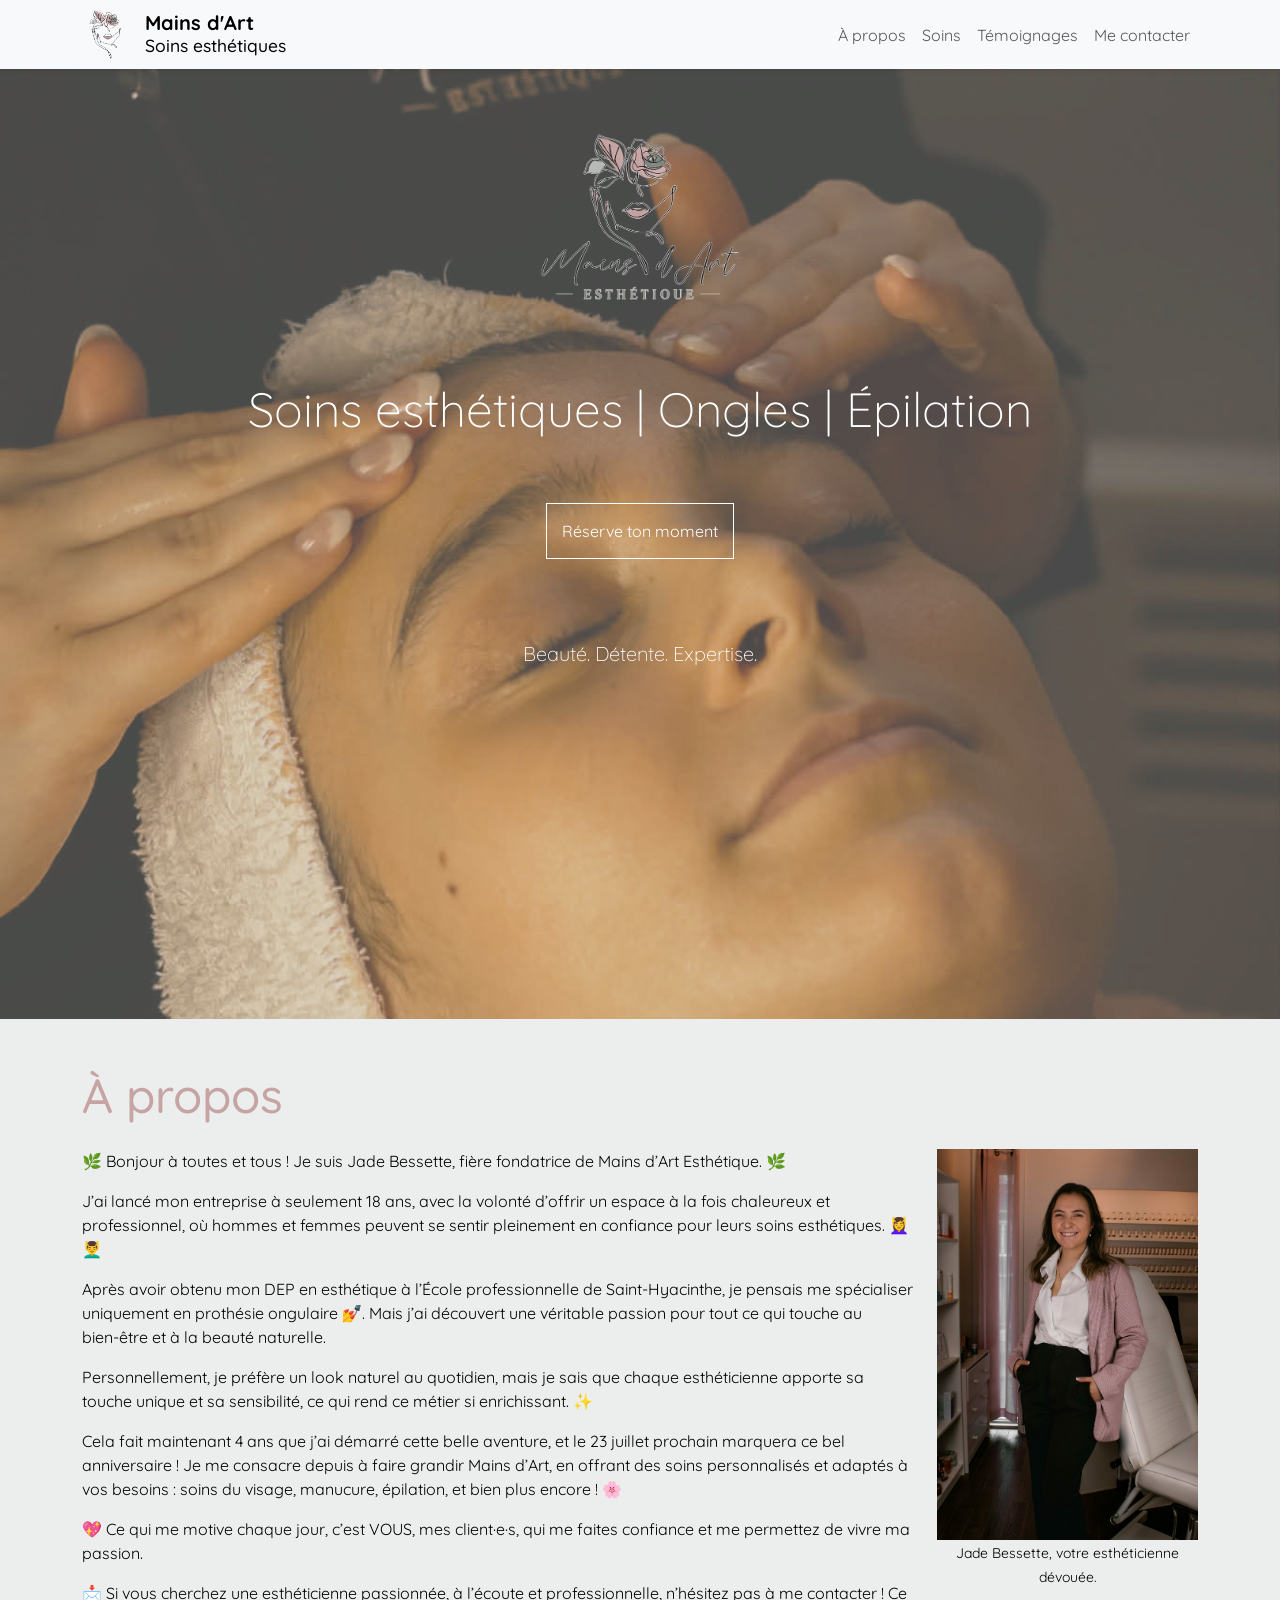
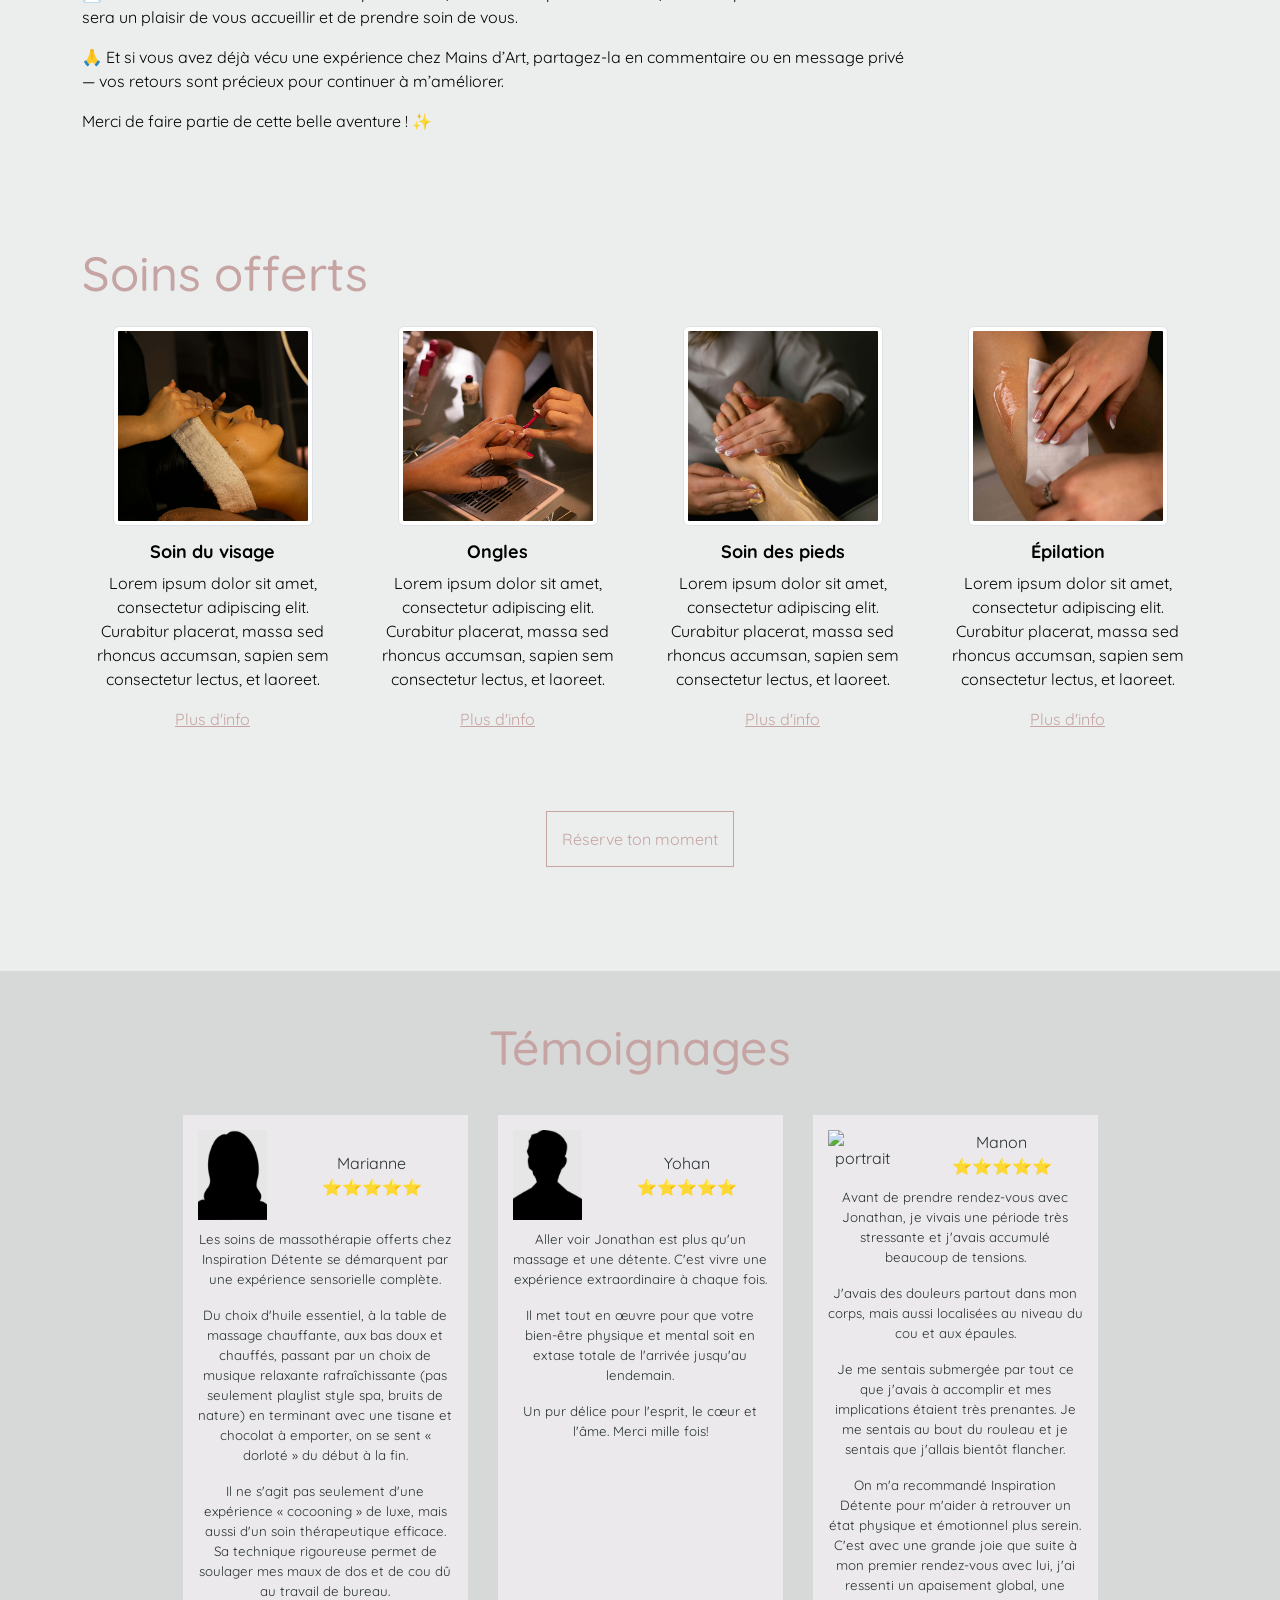
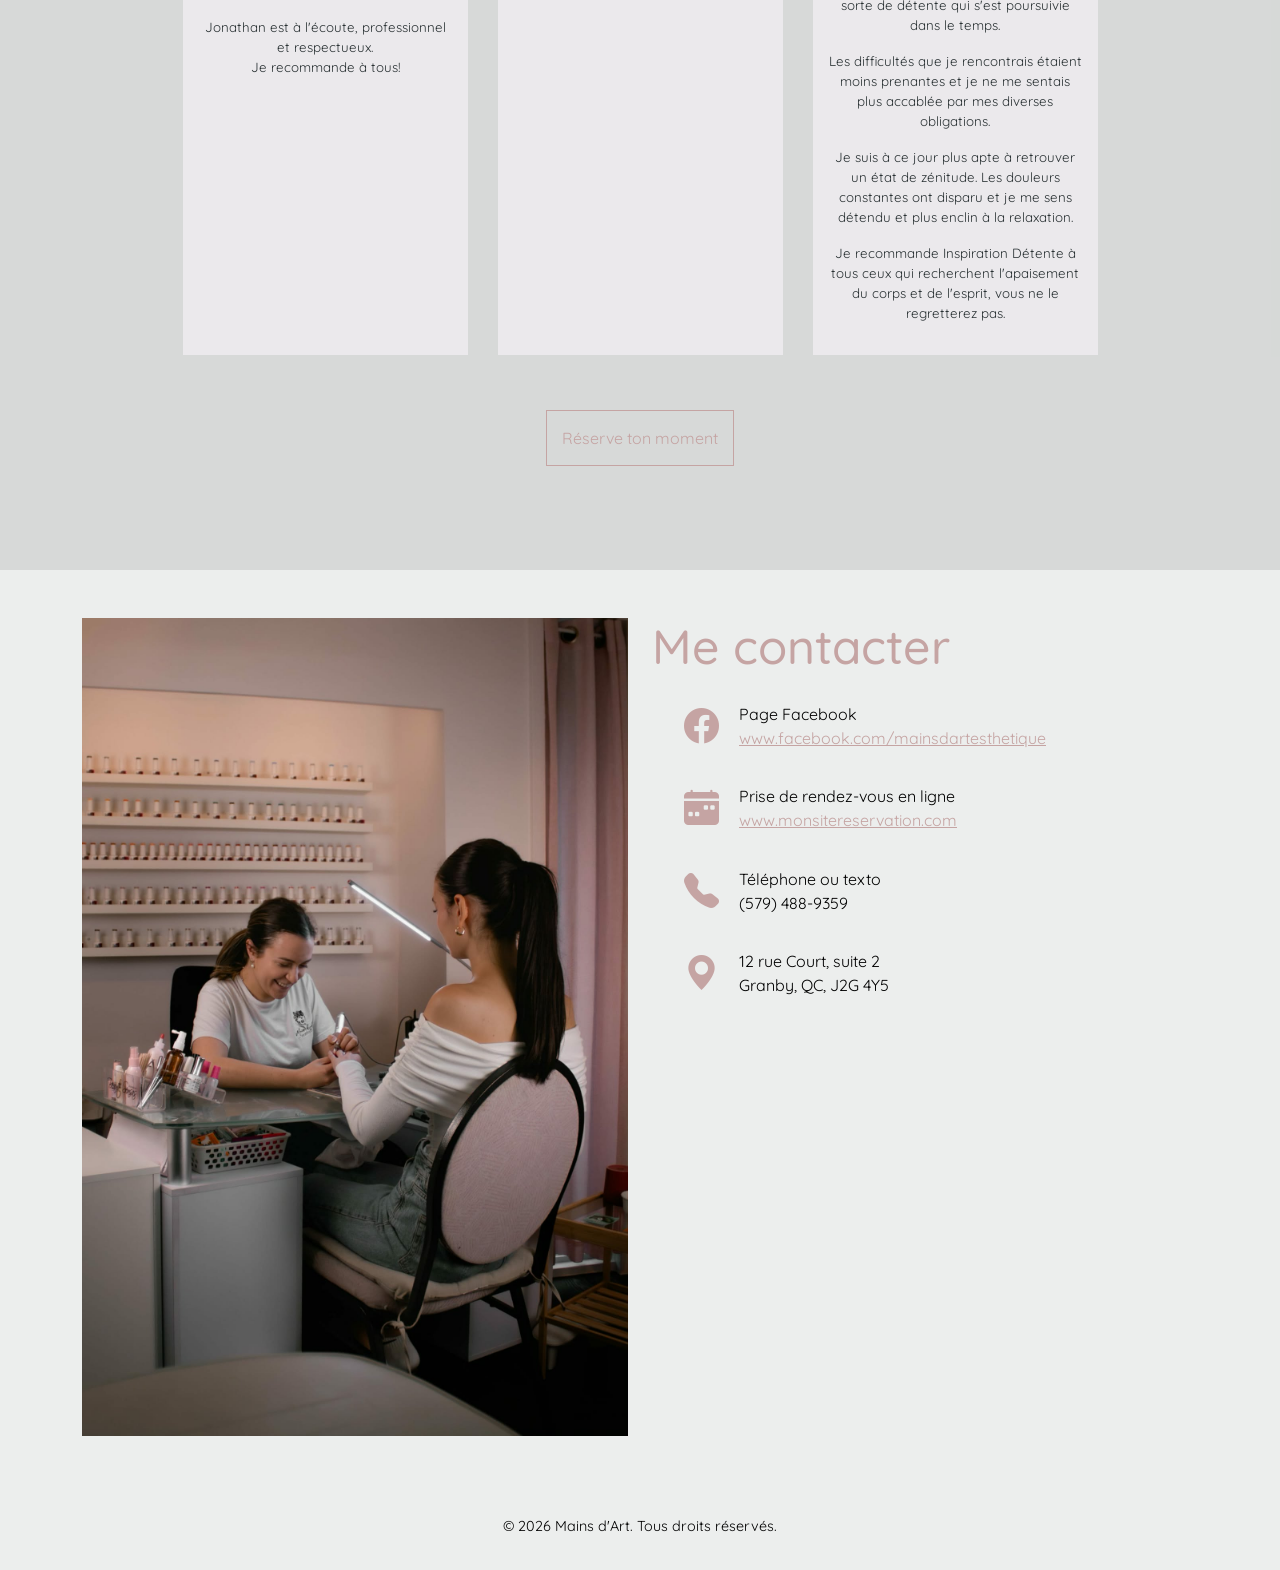
==== index.html @ 748ca975 "Masqué section vidéo" ====
<!DOCTYPE html>
<html lang="fr">
<head>
  <meta charset="UTF-8" />
  <meta name="viewport" content="width=device-width, initial-scale=1" />
  <title>Mains d'Art | Soins esthétiques</title>
  <link href="https://cdn.jsdelivr.net/npm/bootstrap@5.3.0/dist/css/bootstrap.min.css" rel="stylesheet" />
  <link rel="stylesheet" href="https://cdn.jsdelivr.net/npm/bootstrap-icons@1.13.1/font/bootstrap-icons.min.css">
  <link rel="stylesheet" href="_css/site.css?v=202511141244">
  <link rel="icon" type="image/png" href="favicon.png">
  
  <script type="text/javascript" src="_scripts/site.js"></script>

  <style>
    .hero
    {
      background-image: url("_images/hero_background.jpg");
    }
    .my-pic-col, .my-pic-sub-text
    {
      text-align: center;
    }

    #soins img {
      height: 200px;
      width: 200px;
    }

    #soins h3 {
      margin-top: 15px;
    }
    #temoignages {
        background-image: url("_images/massage.jpg");
        background-size: cover;
        background-repeat: no-repeat; /* pour éviter la répétition */
        background-position: center center; /* centrer l'image */
        padding: 4rem 1rem;
        text-align: center;

        position: relative;
        overflow: hidden;
    }
    .temoignage-portrait
    {
      width: 100%;
      min-width: 50px;
      height: 90px;
    }
    .temoignage-container
    {
      background-color: #ebe9ec;
      margin: 15px;
      padding: 15px;
      color: #293133;
      max-width: 330px;
    }
    .temoignage-text
    {
      margin-top: 10px;
      font-size: smaller;
    }

    ul.contact-info
    {
      list-style-type: none;
    }
    ul.contact-info li i {
      font-size: 35px;
      color: #C5A4A3;
      margin-right: 20px;
    }
    ul.contact-info li {
      margin-bottom: 30px;
      display: flex;
      align-items: center; /* Vertically centers content */
    }

  </style>
</head>
<body>
  <nav class="navbar navbar-expand-lg navbar-light bg-light sticky-top shadow-sm">
    <div class="container">
      <div class="logo-container"><a class="navbar-brand p-0 m-0" href="#"><img src="_images/logo_petit.png" class="logo-petit" alt="Logo" /></a>
        <h1 class="titre-principal"><a class="navbar-brand" href="#"><strong>Mains d'Art</strong><br /><small>Soins esthétiques</small></a></h1>
      </div>
      <button
        class="navbar-toggler"
        type="button"
        data-bs-toggle="collapse"
        data-bs-target="#menu"
      >
        <span class="navbar-toggler-icon"></span>
      </button>
      <div class="collapse navbar-collapse" id="menu">
        <ul class="navbar-nav ms-auto">
          <li class="nav-item"><a class="nav-link" href="#apropos">À propos</a></li>
          <li class="nav-item"><a class="nav-link" href="#soins">Soins</a></li>
          <li class="nav-item"><a class="nav-link" href="#temoignages">Témoignages</a></li>
          <!-- <li class="nav-item"><a class="nav-link" href="#cheque-cadeau">Chèque-cadeau</a></li>
          <li class="nav-item"><a class="nav-link" href="#infolettre">Infolettre</a></li> -->
          <li class="nav-item"><a class="nav-link" href="#contact">Me contacter</a></li>
        </ul>
      </div>
    </div>
  </nav>

  <header class="hero background-overlay">
    <div class="container">
        <img src="_images/logo_principal.png" alt="Mains d'Art Esthétique" width="200" />
      <p>&nbsp;</p>
      <p>&nbsp;</p>
      <h2 class="display-5">Soins esthétiques | Ongles | Épilation</h2>
      <p>&nbsp;</p>
      <a href="#" class="btn btn-outline-light mt-3">Réserve ton moment</a>
      <p>&nbsp;</p>
      <p>&nbsp;</p>
      <p class="lead">Beauté. Détente. Expertise.</p>
    </div>
  </header>

  <section id="apropos" class="py-5">
    <div class="container">
      <h2 class="mb-4">À propos</h2>
      <div class="row align-items-start">
        <div class="col-md-9">
          <p>🌿 Bonjour &agrave; toutes et tous ! Je suis Jade Bessette, fi&egrave;re fondatrice de Mains d&rsquo;Art Esth&eacute;tique. 🌿</p>
<p>J&rsquo;ai lanc&eacute; mon entreprise &agrave; seulement 18 ans, avec la volont&eacute; d&rsquo;offrir un espace &agrave; la fois chaleureux et professionnel, o&ugrave; hommes et femmes peuvent se sentir pleinement en confiance pour leurs soins esth&eacute;tiques. 💆&zwj;♀️💆&zwj;♂️</p>
<p>Apr&egrave;s avoir obtenu mon DEP en esth&eacute;tique &agrave; l&rsquo;&Eacute;cole professionnelle de Saint-Hyacinthe, je pensais me sp&eacute;cialiser uniquement en proth&eacute;sie ongulaire 💅. Mais j&rsquo;ai d&eacute;couvert une v&eacute;ritable passion pour tout ce qui touche au bien-&ecirc;tre et &agrave; la beaut&eacute; naturelle.</p>
<p>Personnellement, je pr&eacute;f&egrave;re un look naturel au quotidien, mais je sais que chaque esth&eacute;ticienne apporte sa touche unique et sa sensibilit&eacute;, ce qui rend ce m&eacute;tier si enrichissant. ✨</p>
<p>Cela fait maintenant 4 ans que j&rsquo;ai d&eacute;marr&eacute; cette belle aventure, et le 23 juillet prochain marquera ce bel anniversaire ! Je me consacre depuis &agrave; faire grandir Mains d&rsquo;Art, en offrant des soins personnalis&eacute;s et adapt&eacute;s &agrave; vos besoins : soins du visage, manucure, &eacute;pilation, et bien plus encore ! 🌸</p>
<p>💖 Ce qui me motive chaque jour, c&rsquo;est VOUS, mes client&middot;e&middot;s, qui me faites confiance et me permettez de vivre ma passion.</p>
<p>📩 Si vous cherchez une esth&eacute;ticienne passionn&eacute;e, &agrave; l&rsquo;&eacute;coute et professionnelle, n&rsquo;h&eacute;sitez pas &agrave; me contacter ! Ce sera un plaisir de vous accueillir et de prendre soin de vous.</p>
<p>🙏 Et si vous avez d&eacute;j&agrave; v&eacute;cu une exp&eacute;rience chez Mains d&rsquo;Art, partagez-la en commentaire ou en message priv&eacute; &mdash; vos retours sont pr&eacute;cieux pour continuer &agrave; m&rsquo;am&eacute;liorer.</p>
<p>Merci de faire partie de cette belle aventure ! ✨</p>
        </div>
        <div class="col-md-3 my-pic-col">
          <img src="_images/Jade-Bessette-estheticienne.jpg" class="my-pic img-fluid" alt="Jade Bessette esthéticienne"></img>
          <div class="my-pic-sub-text">
            <p><small>Jade Bessette, votre esthéticienne dévouée.</small></p>
          </div>
        </div>
      </div>
<!--       <div class="text-center">
        <br /><br />
        <video width="90%" poster="_images/massage-detente-signature.png" controls>
          <source src="_images/massage-detente.mp4" type="video/mp4">
            Your browser does not support the video tag.
        </video>
      </div>     -->
    </div>
  </section>

  <section id="soins" class="py-5">
    <div class="container">
      <h2 class="mb-4">Soins offerts</h2>
      <div class="row">
        <div class="col-md-3 pb-4 text-center">
          <a href="massage-detente"><img src="_images/soin-visage.jpg" alt="Soin du visage"
            class="img-thumbnail object-fit-cover" /></a>
          <h3>Soin du visage</h3>
          <p>Lorem ipsum dolor sit amet, consectetur adipiscing elit. Curabitur placerat, massa sed rhoncus accumsan, sapien sem consectetur lectus, et laoreet.</p>
          <p><a href="massage-detente">Plus d'info</a></p>
        </div>
        <div class="col-md-3 pb-4 text-center">
          <a href="massage-therapeutique-kinesitherapie"><img src="_images/ongles.jpg" alt="Ongles"
            class="img-thumbnail object-fit-cover" /></a>
          <h3>Ongles</h3>
          <p>Lorem ipsum dolor sit amet, consectetur adipiscing elit. Curabitur placerat, massa sed rhoncus accumsan, sapien sem consectetur lectus, et laoreet.</p>
          <a href="massage-therapeutique-kinesitherapie">Plus d'info</a>
        </div>
        <div class="col-md-3 pb-4 text-center">
          <a href="reflexologie-plantaire"><img src="_images/soin-pieds.jpg" alt="Soin des pieds"
            class="img-thumbnail object-fit-cover" /></a>
          <h3>Soin des pieds</h3>
          <p>Lorem ipsum dolor sit amet, consectetur adipiscing elit. Curabitur placerat, massa sed rhoncus accumsan, sapien sem consectetur lectus, et laoreet.</p>
          <a href="reflexologie-plantaire">Plus d'info</a>
        </div>
        <div class="col-md-3 pb-4 text-center">
          <a href="massage-aux-pierres-chaudes"><img src="_images/epilation.jpg" alt="Épilation"
            class="img-thumbnail object-fit-cover" /></a>
          <h3>Épilation</h3>
          <p>Lorem ipsum dolor sit amet, consectetur adipiscing elit. Curabitur placerat, massa sed rhoncus accumsan, sapien sem consectetur lectus, et laoreet.</p>
          <a href="massage-aux-pierres-chaudes">Plus d'info</a>
        </div>
      </div>
      <p>&nbsp;</p>
      <p class="text-center"><a href="#" class="btn btn-outline-primary">Réserve ton moment</a></p>
      <p>&nbsp;</p>
    </div>
  </section>

  <section id="temoignages" class="py-5 background-overlay">
    <div class="container">
      <h2 class="mb-4">Témoignages</h2>
      <div class="row justify-content-center">
        <div class="temoignage-container col-md-3">
          <div class="row">
            <div class="col-4"><img src="_images/temoignage femme.png" alt="portrait" class="temoignage-portrait object-fit-cover" /></div>
            <div class="col-8 align-self-center">Marianne<br />⭐⭐⭐⭐⭐</div>
          </div>
          <div class="temoignage-text">
            <p>Les soins de massothérapie offerts chez Inspiration Détente se démarquent par une expérience sensorielle complète. </p>
            <p>Du choix d'huile essentiel, à la table de massage chauffante, aux bas doux et chauffés, passant par un choix de musique relaxante rafraîchissante (pas seulement playlist style spa, bruits de nature) en terminant avec une tisane et chocolat à emporter, on se sent « dorloté » du début à la fin. </p>
            <p>Il ne s'agit pas seulement d'une expérience « cocooning » de luxe, mais aussi d'un soin thérapeutique efficace. Sa technique rigoureuse permet de soulager mes maux de dos et de cou dû au travail de bureau.</p>
            <p>Jonathan est à l'écoute, professionnel et respectueux.<br />Je recommande à tous!</p>
          </div>
        </div>
        <div class="temoignage-container col-md-3">
          <div class="row">
            <div class="col-4"><img src="_images/temoignage homme.jpg" alt="portrait" class="temoignage-portrait object-fit-cover" /></div>
            <div class="col-8 align-self-center">Yohan<br />⭐⭐⭐⭐⭐</div>
          </div>
          <div class="temoignage-text"> 
            <p>Aller voir Jonathan est plus qu'un massage et une détente. C'est vivre une expérience extraordinaire à chaque fois. </p>
            <p>Il met tout en œuvre pour que votre bien-être physique et mental soit en extase totale de l'arrivée jusqu'au lendemain. </p>
            <p>Un pur délice pour l'esprit, le cœur et l'âme. Merci mille fois!</p>
          </div>
        </div>
        <div class="temoignage-container col-md-3">
          <div class="row">
            <div class="col-4"><img src="_images/temoignage manon.jpg" alt="portrait" class="temoignage-portrait object-fit-cover" /></div>
            <div class="col-8 align-self-center">Manon<br />⭐⭐⭐⭐⭐</div>
          </div>
          <div class="temoignage-text">
            <p>Avant de prendre rendez-vous avec Jonathan, je vivais une période très stressante et j'avais accumulé beaucoup de tensions.</p>
            <p>J'avais des douleurs partout dans mon corps, mais aussi localisées au niveau du cou et aux épaules. </p>
            <p>Je me sentais submergée par tout ce que j'avais à accomplir et mes implications étaient très prenantes. Je me sentais au bout du rouleau et je sentais que j'allais bientôt flancher.</p>
            <p>On m'a recommandé Inspiration Détente pour m'aider à retrouver un état physique et émotionnel plus serein. C'est avec une grande joie que suite à mon premier rendez-vous avec lui, j'ai ressenti un apaisement global, une sorte de détente qui s'est poursuivie dans le temps.</p>
            <p>Les difficultés que je rencontrais étaient moins prenantes et je ne me sentais plus accablée par mes diverses obligations. </p>
            <p>Je suis à ce jour plus apte à retrouver un état de zénitude. Les douleurs constantes ont disparu et je me sens détendu et plus enclin à la relaxation.</p>
            <p>Je recommande Inspiration Détente à tous ceux qui recherchent l'apaisement du corps et de l'esprit, vous ne le regretterez pas.</p>
          </div>
        </div>
      </div>
      <p>&nbsp;</p>
      <p class="text-center"><a href="#" class="btn btn-outline-primary">Réserve ton moment</a></p>
      <p>&nbsp;</p>
    </div>
  </section>

  <!-- <section id="cheque-cadeau" class="py-5">
    <div class="container">
      <h2 class="mb-4">Chèque-cadeau</h2>
      <div class="row justify-content-center">
        <div class="col-md-3 lead">
          Offre un moment de détente et de bien-être à une personne qui t'est chère.
          <p>&nbsp;</p>
          <p><a href="https://buy.stripe.com/3cs4iXaPZ53R5TqeUU" class="btn btn-outline-primary" target="_blank">Achat chèque-cadeau</a></p>
        </div>
        <div class="col-md-9"><img src="_images/cheque-cadeau-candelle.jpg" alt="Chèque-cadeau" class="img-fluid" /></div>
      </div>
    </div>
  </section>

    <section id="infolettre" class="py-5">
    <div class="container">
      <h2 class="mb-4">Infolettre</h2>
      <div class="row justify-content-center">
        <div class="col-md-3 lead">
          <img src="_images/bouddha.jpg" alt="Infolettre" class="img-fluid" />
        </div>
        <div class="col-md-9">
          <p>Reçoit dès maintenant des conseils apaisants, des offres spéciales sur mes séances de massage, et découvre comment prendre soin de ton corps et de ton esprit.</p>
          <p>Ton chemin vers la détente totale commence ici.</p>
          <p>Rejoins-moi pour une vie plus équilibrée et relaxante!</p>
          <p><a href="https://mailchi.mp/ff5ea4740813/inspiration-dtente" class="btn btn-outline-primary" target="_blank">M'abonner à l'infolettre</a></p>
        </div>
      </div>
    </div>
  </section> -->

  
  <section id="contact" class="py-5">
    <div class="container">
      <div class="row justify-content-center">
        <div class="col-md-6">
          <img src="_images/salle-esthetique.jpg" alt="Salle d'esthétique" class="img-fluid" />
        </div>
        <div class="col-md-6">
          <h2 class="mb-4">Me contacter</h2>
          <ul class="contact-info">
            <li><i class="bi bi-facebook"></i><div>Page Facebook<br /><a href="https://www.facebook.com/mainsdartesthetique" target="_blank">www.facebook.com/mainsdartesthetique</a></div></li>
            <li><i class="bi bi-calendar-week-fill"></i><div>Prise de rendez-vous en ligne<br /><a href="#" target="_blank">www.monsitereservation.com</a></div></li>
            <li><i class="bi bi-telephone-fill"></i>Téléphone ou texto<br />(579) 488-9359</li>
            <li><i class="bi bi-geo-alt-fill"></i>12 rue Court, suite 2<br />Granby, QC, J2G 4Y5</li>
          </ul>
        </div>
      </div>
    </div>
  </section>

  <footer class="footer">
    <div class="container">&copy; 2026 Mains d'Art. Tous droits réservés.</div>
  </footer>

  <script src="https://cdn.jsdelivr.net/npm/bootstrap@5.3.0/dist/js/bootstrap.bundle.min.js"></script>
</body>
</html>
---- _css/site.css ----
@import url('https://fonts.googleapis.com/css2?family=Quicksand:wght@300;400;500;600;700&display=swap&subset=latin-ext');
   
   @font-face {
        font-family: "Alisha"; /* A name you choose for your font */
        src: url("../_fonts/Alisha.ttf") format("truetype"), /* Path to your TTF file */
             url("../_fonts/Alisha.otf") format("opentype"); /* Path to your OTF file */
        font-weight: normal; /* Optional: Define font weight (e.g., normal, bold, 400, 700) */
        font-style: normal; /* Optional: Define font style (e.g., normal, italic) */
        font-display: swap; /* Optional: Controls font loading behavior for performance */
    }
/*
    Couleurs
    - Rose pâle: #C5A4A3
    - Gris pâle: #B6BBB8  rgba(182,186,182)
    - Gris vert: #818A82
*/
    html {
      scroll-behavior: smooth;
    }
    body {
        background-color: #eceeed;
        color: #000000;
        font-family: 'Quicksand';
    }
    .navbar-brand {
      white-space:unset;
    }
    h1.titre-principal {
      line-height: 15px;
      font-family: 'Quicksand';
      word-wrap: normal;
    }
    .hero h2 {
      color: #ffffff;
    }
    h2 {
      font-family: 'Quicksand';
      color: #C5A4A3;
      font-size: 48px;
    }
    h3 {
      font-size: large;
      font-weight: bold;
    }
    a {
      color: #C5A4A3;
    }
    .hero {
        background-size: cover;
        background-repeat: no-repeat; /* pour éviter la répétition */
        background-position: center center; /* centrer l'image */
        padding: 4rem 1rem;
        text-align: center;
        height: 950px;
        color: #ffffff;
        position: relative;
        overflow: hidden;        
    }
    .background-overlay::before {
      content: "";
      position: absolute;
      top: 0;
      left: 0;
      width: 100%;
      height: 100%;
      background-color: rgba(182,186,182, 0.4); /* overlay noir semi-transparent */
      z-index: 1;
    }
    .container {
      position: relative;
      z-index: 2; /* au-dessus de l'overlay */
    }
    .lead {
      font-family: 'Quicksand';
    }
    .hero .lead {
      max-width: 800px;
      margin: auto;
    }
    .footer {
      padding: 2rem 1rem;
      text-align: center;
      font-size: 0.9rem;
    }
    .btn {
      border-radius: 0;
      padding: 15px;
      font-family: 'Quicksand';
    }
    .hero .btn-outline-light
    {
      color: #ffffff;
      border-color: #ffffff;
    }
    .hero .btn-outline-light:hover
    {
      color: #C5A4A3;
      border-color: #C5A4A3;
      background-color: transparent;
    }
    .btn-outline-light
    {
      color: #C5A4A3;
      border-color: #C5A4A3;
    }
    .btn-outline-light:hover {
      border-color: #C5A4A3;
    }
    .btn-outline-primary
    {
      color: #C5A4A3;
      border-color: #C5A4A3;
    }
    .btn-outline-primary:hover {
      background-color: #C5A4A3;
      color: #818A82;
      border-color: #818A82;
    }
    .btn-link {
      color: #C5A4A3;
    }    
    .btn-link:hover {
      color: #C5A4A3;
    }
    .overlay {
      position: absolute;
      top: 0;
      left: 0;
      width: 100%;
      height: 100%;
      background-color: rgba(0, 0, 0, 0.4); /* noir à 40% d'opacité */
      pointer-events: none; /* pour laisser passer les clics à travers l'overlay si nécessaire */
    }

    .logo-container {
      display:flex;
      align-items: center
    }
    .logo-petit {
      height: 50px;
      padding-right:15px;
    }

    @media (max-width: 768px) {
        .hero {
            height: 650px;           
        }
    }

    @media (max-width: 576px) {
        .hero {
            height: 750px;           
        }


    }
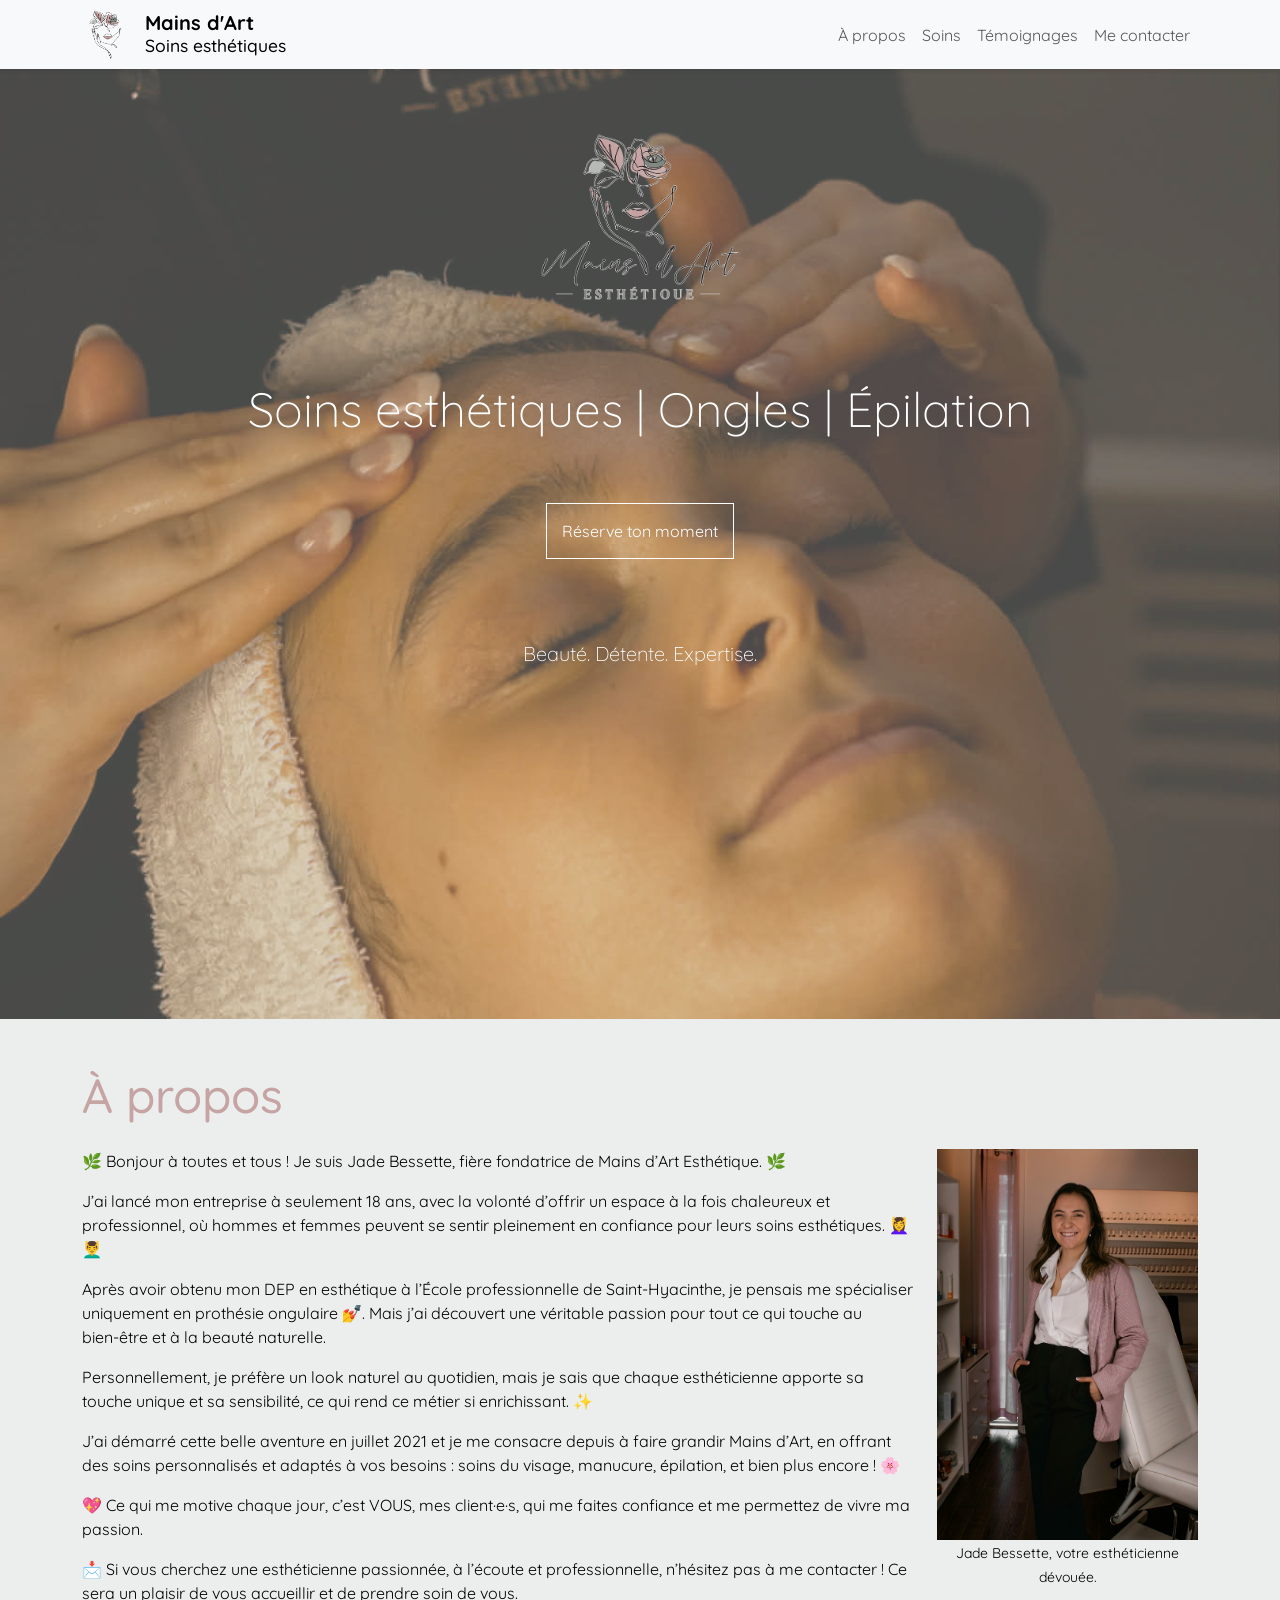
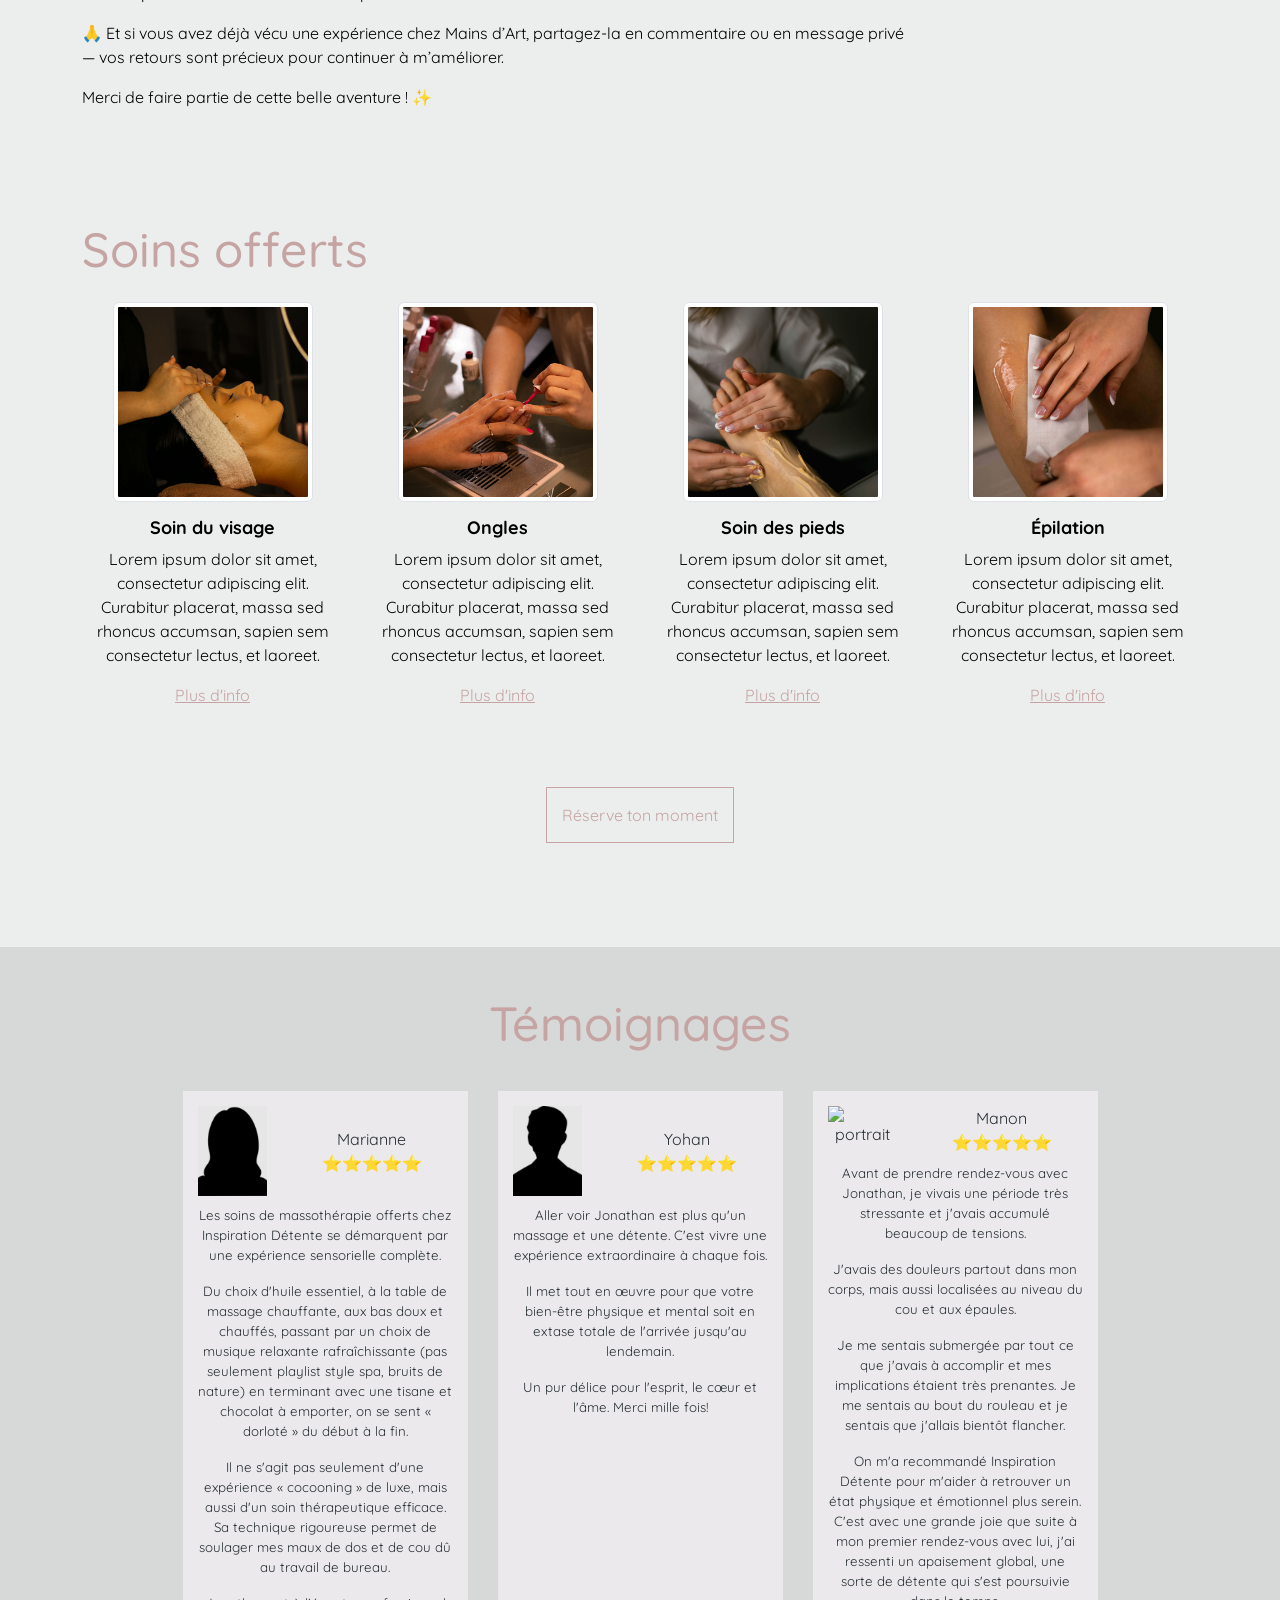
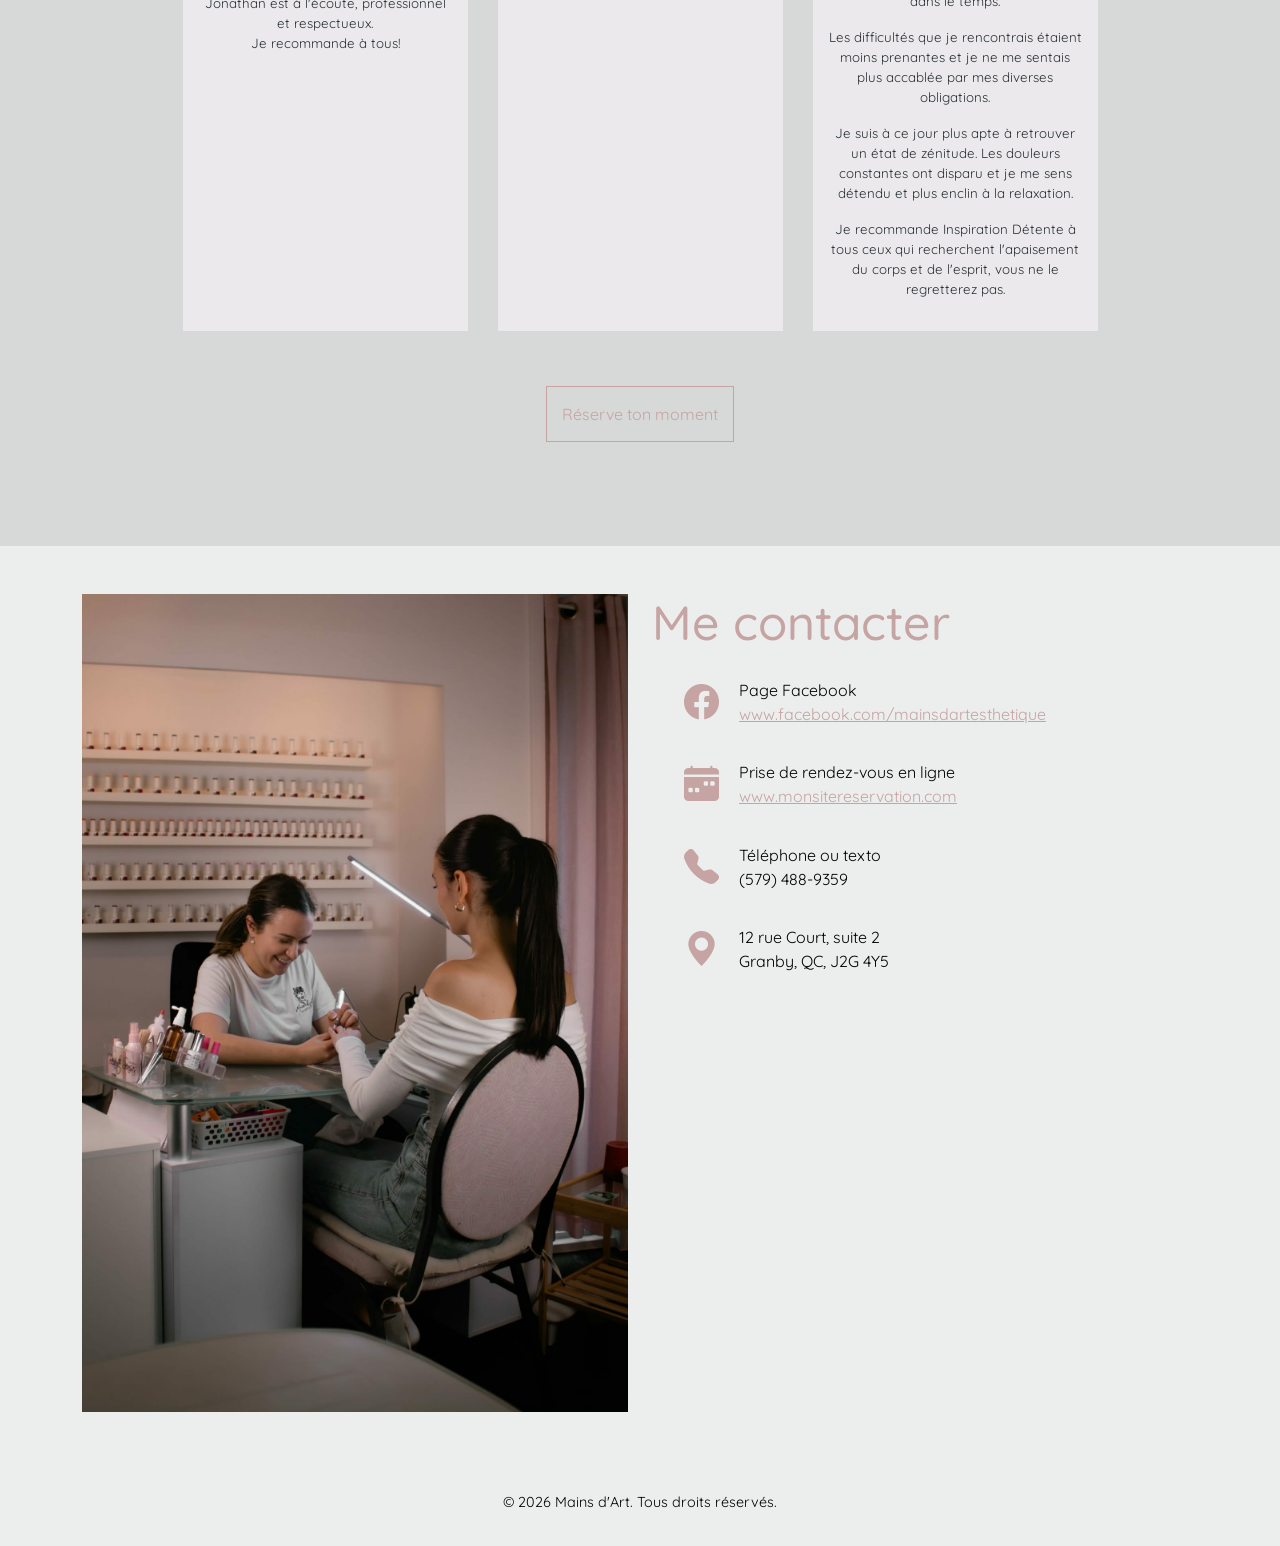
==== commit fc6af27e: "Correction texte à propos" ====
--- a/index.html
+++ b/index.html
@@ -127,7 +127,7 @@
 <p>J&rsquo;ai lanc&eacute; mon entreprise &agrave; seulement 18 ans, avec la volont&eacute; d&rsquo;offrir un espace &agrave; la fois chaleureux et professionnel, o&ugrave; hommes et femmes peuvent se sentir pleinement en confiance pour leurs soins esth&eacute;tiques. 💆&zwj;♀️💆&zwj;♂️</p>
 <p>Apr&egrave;s avoir obtenu mon DEP en esth&eacute;tique &agrave; l&rsquo;&Eacute;cole professionnelle de Saint-Hyacinthe, je pensais me sp&eacute;cialiser uniquement en proth&eacute;sie ongulaire 💅. Mais j&rsquo;ai d&eacute;couvert une v&eacute;ritable passion pour tout ce qui touche au bien-&ecirc;tre et &agrave; la beaut&eacute; naturelle.</p>
 <p>Personnellement, je pr&eacute;f&egrave;re un look naturel au quotidien, mais je sais que chaque esth&eacute;ticienne apporte sa touche unique et sa sensibilit&eacute;, ce qui rend ce m&eacute;tier si enrichissant. ✨</p>
-<p>Cela fait maintenant 4 ans que j&rsquo;ai d&eacute;marr&eacute; cette belle aventure, et le 23 juillet prochain marquera ce bel anniversaire ! Je me consacre depuis &agrave; faire grandir Mains d&rsquo;Art, en offrant des soins personnalis&eacute;s et adapt&eacute;s &agrave; vos besoins : soins du visage, manucure, &eacute;pilation, et bien plus encore ! 🌸</p>
+<p>J&rsquo;ai d&eacute;marr&eacute; cette belle aventure en juillet 2021 et je me consacre depuis &agrave; faire grandir Mains d&rsquo;Art, en offrant des soins personnalis&eacute;s et adapt&eacute;s &agrave; vos besoins : soins du visage, manucure, &eacute;pilation, et bien plus encore ! 🌸</p>
 <p>💖 Ce qui me motive chaque jour, c&rsquo;est VOUS, mes client&middot;e&middot;s, qui me faites confiance et me permettez de vivre ma passion.</p>
 <p>📩 Si vous cherchez une esth&eacute;ticienne passionn&eacute;e, &agrave; l&rsquo;&eacute;coute et professionnelle, n&rsquo;h&eacute;sitez pas &agrave; me contacter ! Ce sera un plaisir de vous accueillir et de prendre soin de vous.</p>
 <p>🙏 Et si vous avez d&eacute;j&agrave; v&eacute;cu une exp&eacute;rience chez Mains d&rsquo;Art, partagez-la en commentaire ou en message priv&eacute; &mdash; vos retours sont pr&eacute;cieux pour continuer &agrave; m&rsquo;am&eacute;liorer.</p>
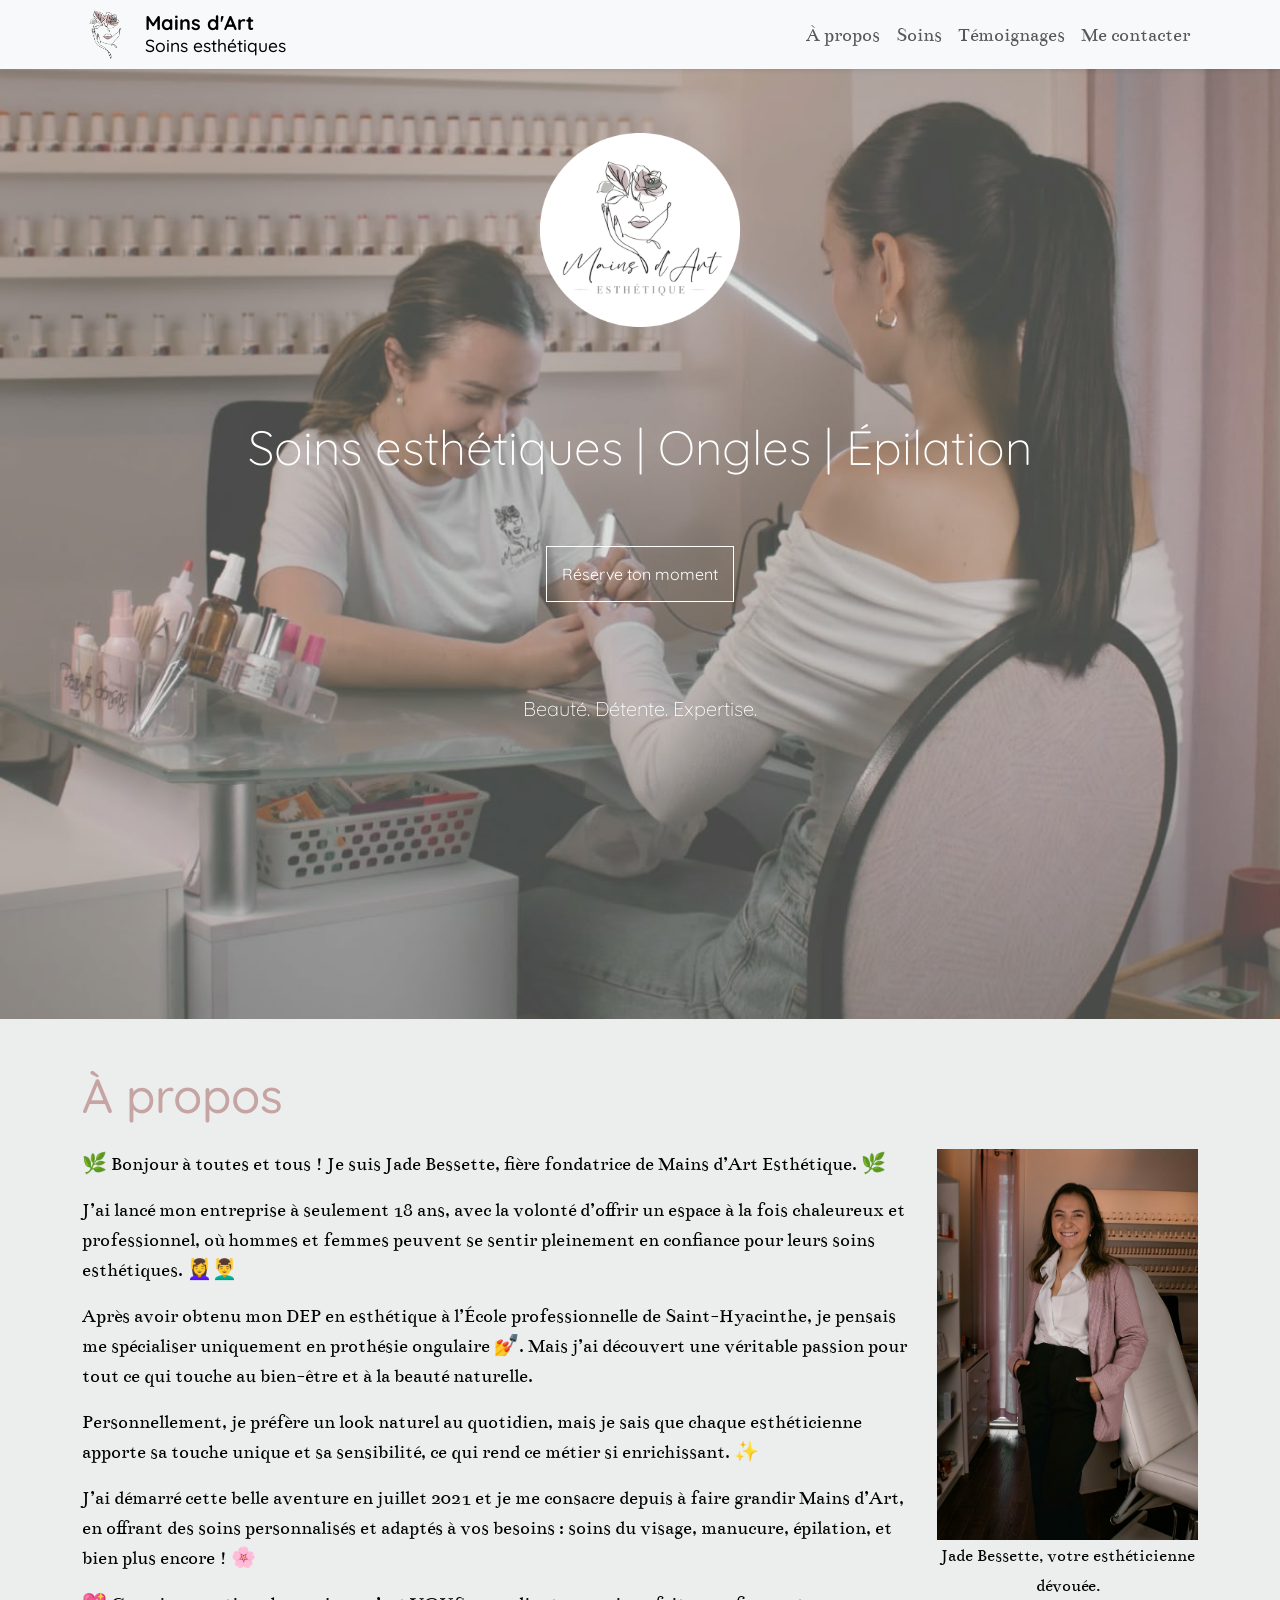
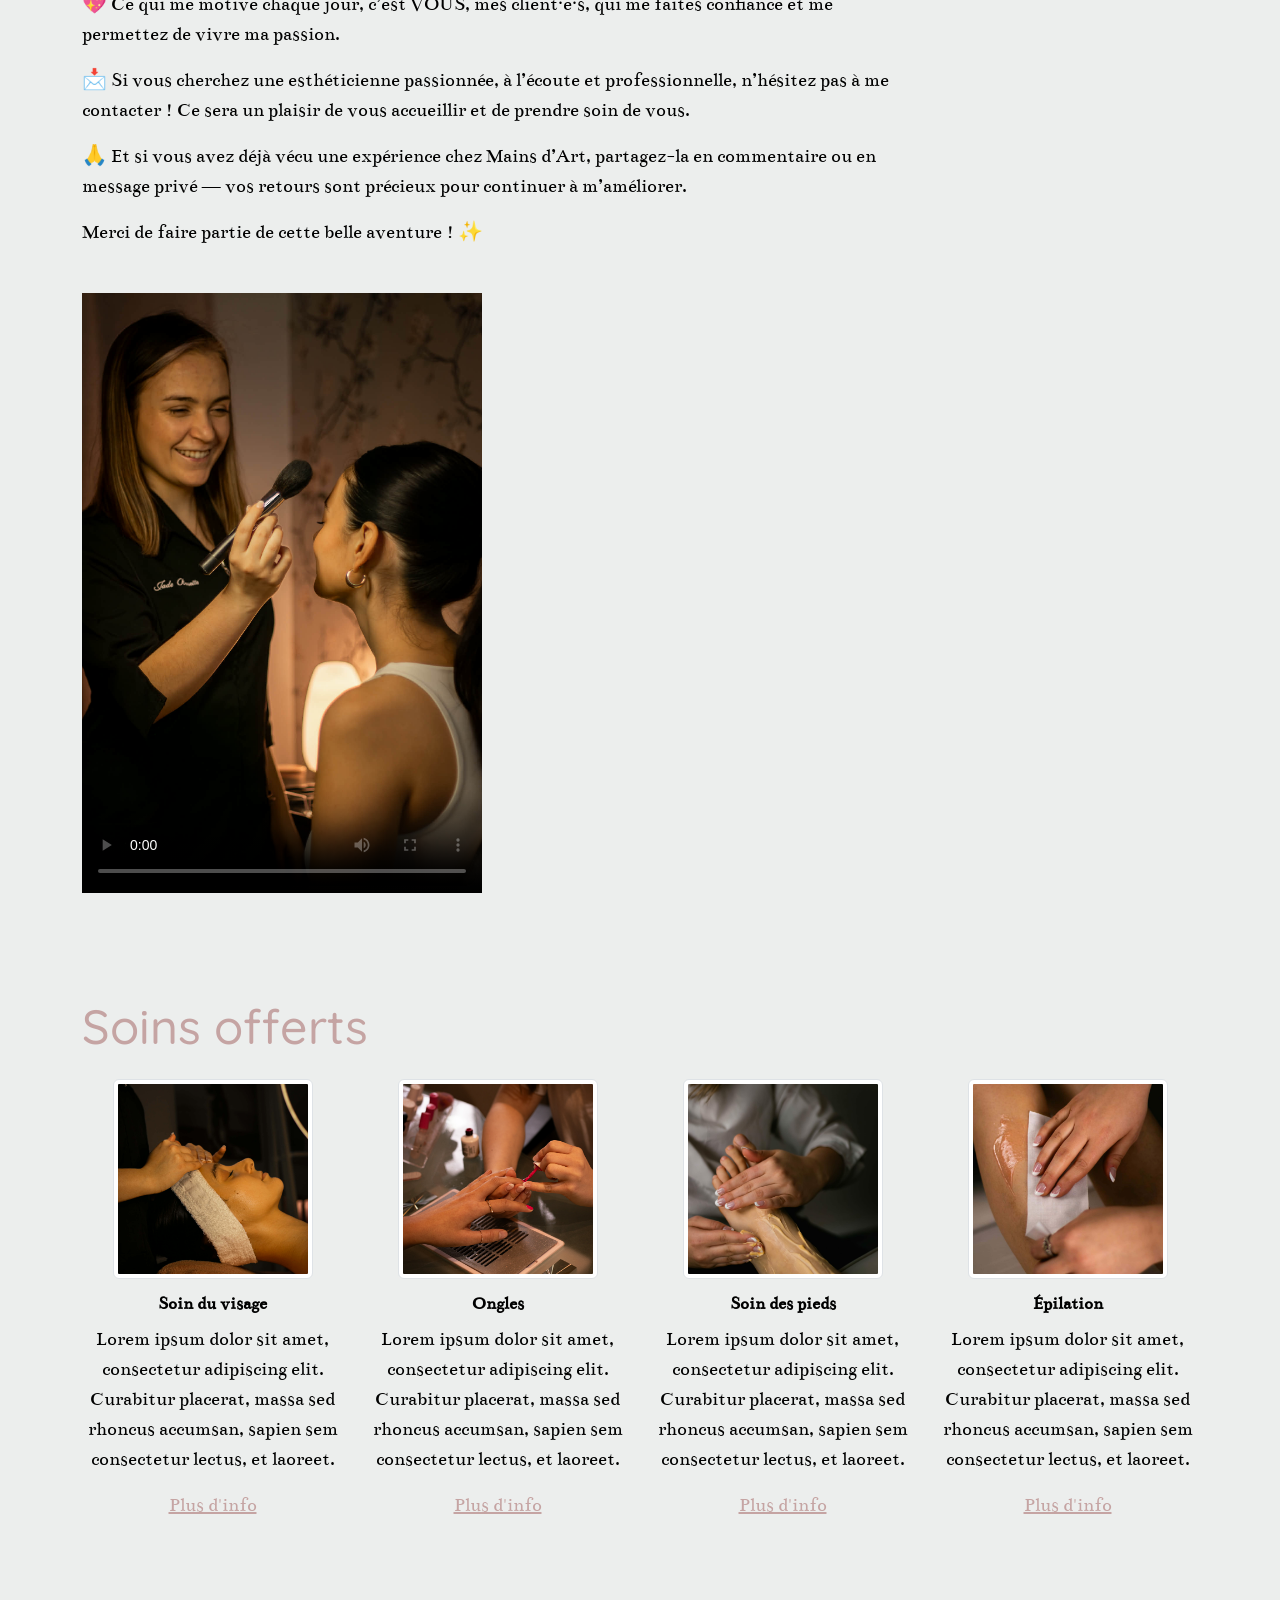
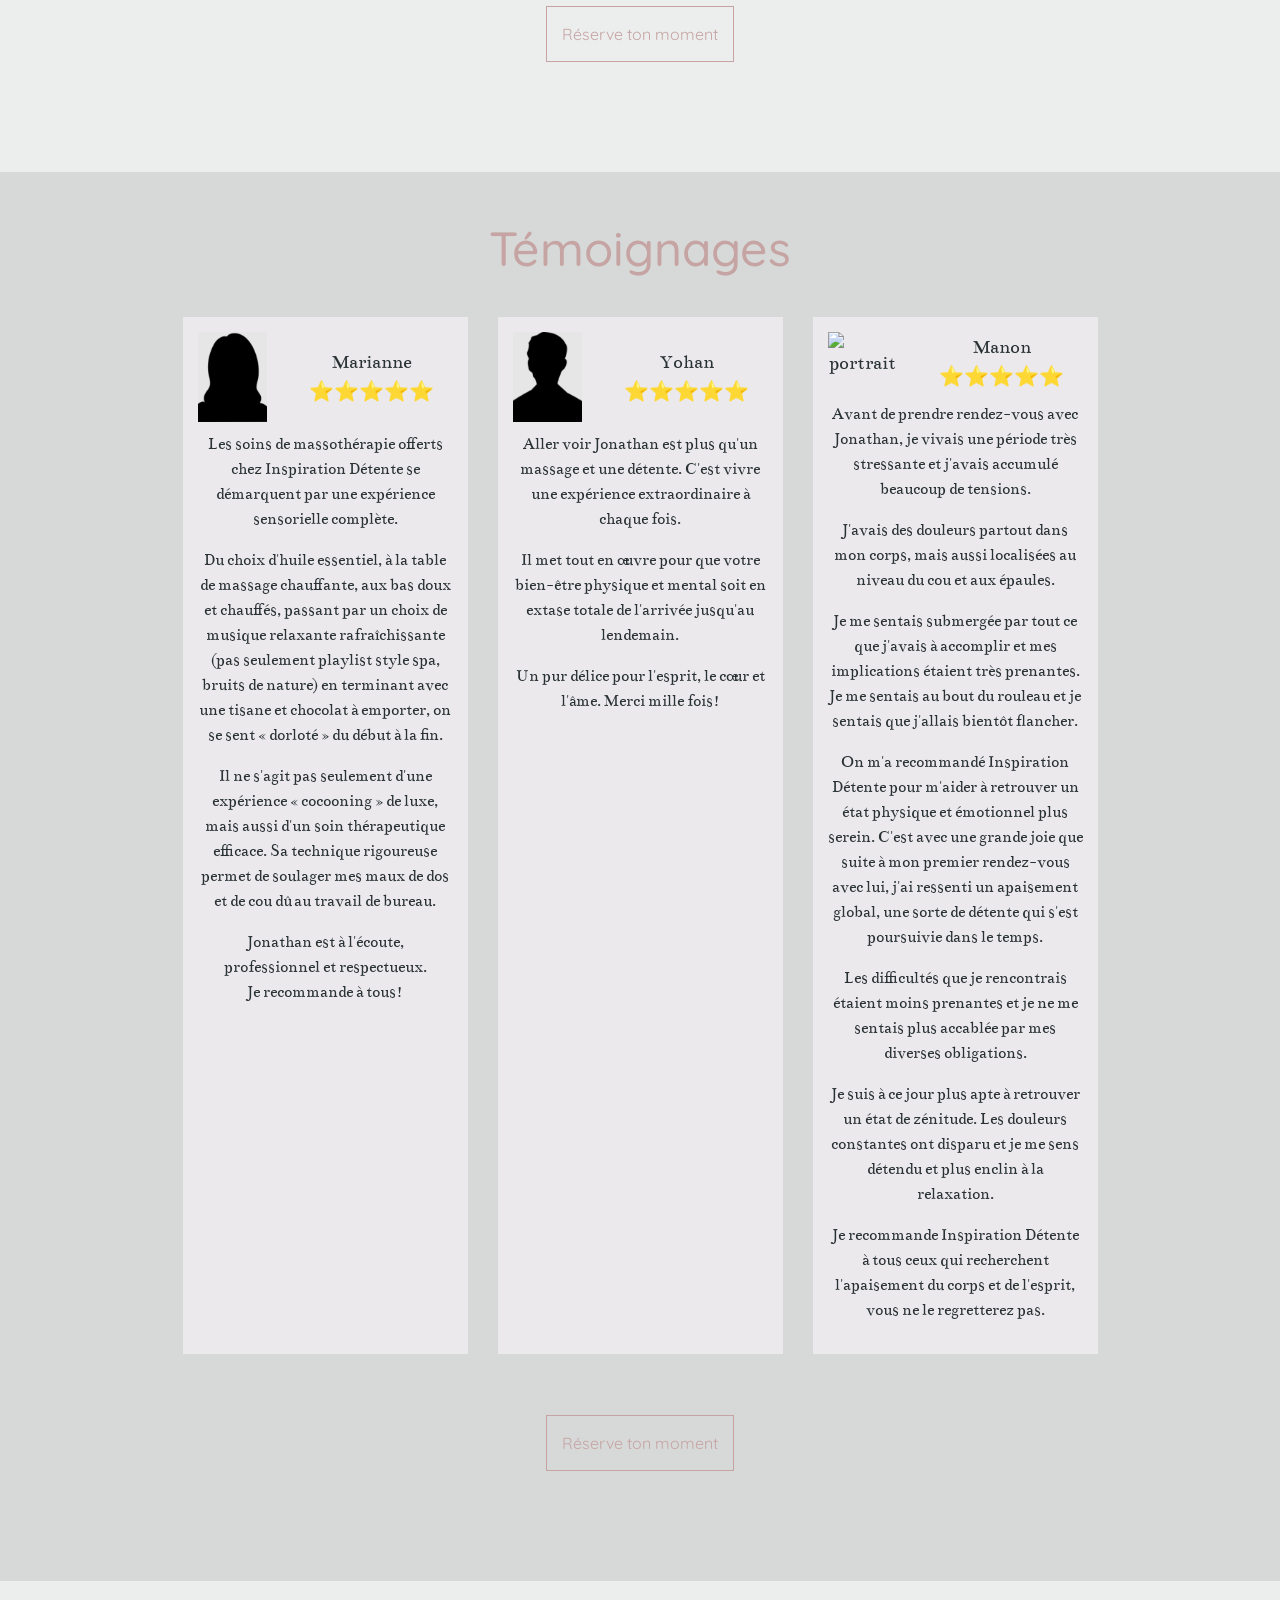
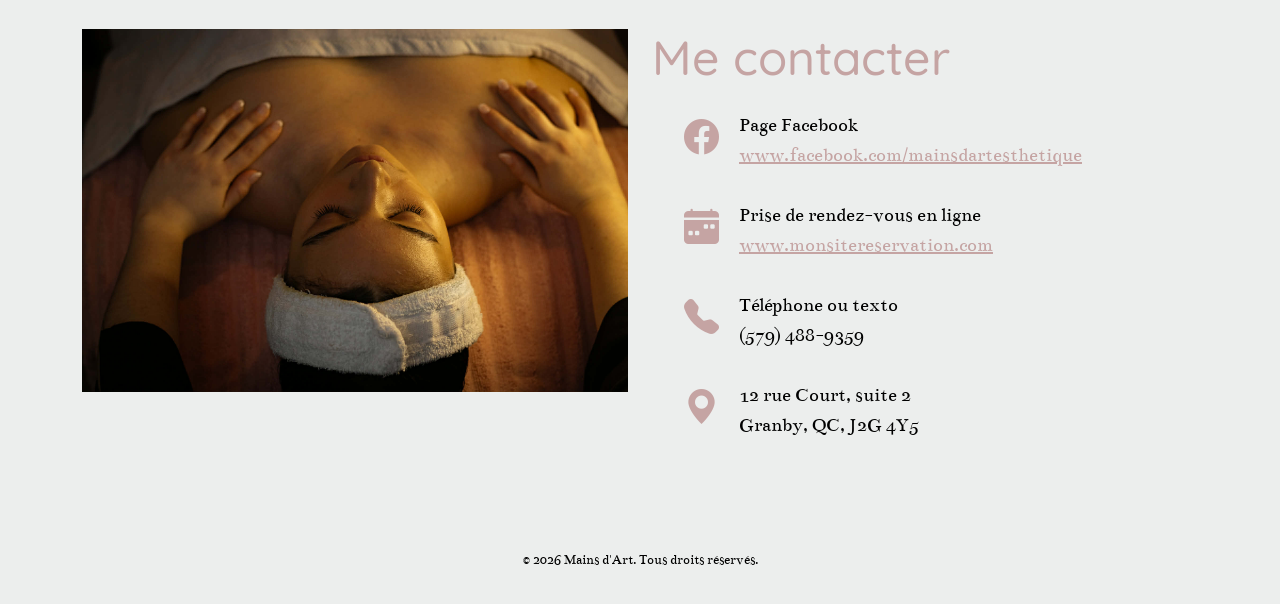
==== commit 2252a974: "Mise à jour polices, photos et ajout vidéo" ====
--- a/index.html
+++ b/index.html
@@ -14,7 +14,7 @@
   <style>
     .hero
     {
-      background-image: url("_images/hero_background.jpg");
+      background-image: url("_images/salle-esthetique.jpg");
     }
     .my-pic-col, .my-pic-sub-text
     {
@@ -74,7 +74,10 @@
       display: flex;
       align-items: center; /* Vertically centers content */
     }
-
+    #video-mains-art
+    {
+      width: 400px;
+    }
   </style>
 </head>
 <body>
@@ -106,7 +109,7 @@
 
   <header class="hero background-overlay">
     <div class="container">
-        <img src="_images/logo_principal.png" alt="Mains d'Art Esthétique" width="200" />
+        <img src="_images/logo_rond.png" alt="Mains d'Art Esthétique" width="200" />
       <p>&nbsp;</p>
       <p>&nbsp;</p>
       <h2 class="display-5">Soins esthétiques | Ongles | Épilation</h2>
@@ -140,13 +143,13 @@
           </div>
         </div>
       </div>
-<!--       <div class="text-center">
-        <br /><br />
-        <video width="90%" poster="_images/massage-detente-signature.png" controls>
-          <source src="_images/massage-detente.mp4" type="video/mp4">
+      <div>
+        <br />
+        <video id="video-mains-art" poster="_images/maquillage.jpg" controls="controls">
+          <source src="_images/jade-estheticienne-services.mov" />
             Your browser does not support the video tag.
         </video>
-      </div>     -->
+      </div>    
     </div>
   </section>
 
@@ -274,7 +277,7 @@
     <div class="container">
       <div class="row justify-content-center">
         <div class="col-md-6">
-          <img src="_images/salle-esthetique.jpg" alt="Salle d'esthétique" class="img-fluid" />
+          <img src="_images/massage-cou-visage.jpg" alt="Salle d'esthétique" class="img-fluid" />
         </div>
         <div class="col-md-6">
           <h2 class="mb-4">Me contacter</h2>
--- a/_css/site.css
+++ b/_css/site.css
@@ -1,13 +1,6 @@
    @import url('https://fonts.googleapis.com/css2?family=Quicksand:wght@300;400;500;600;700&display=swap&subset=latin-ext');
-   
-   @font-face {
-        font-family: "Alisha"; /* A name you choose for your font */
-        src: url("../_fonts/Alisha.ttf") format("truetype"), /* Path to your TTF file */
-             url("../_fonts/Alisha.otf") format("opentype"); /* Path to your OTF file */
-        font-weight: normal; /* Optional: Define font weight (e.g., normal, bold, 400, 700) */
-        font-style: normal; /* Optional: Define font style (e.g., normal, italic) */
-        font-display: swap; /* Optional: Controls font loading behavior for performance */
-    }
+   @import url('https://fonts.googleapis.com/css2?family=Bentham&display=swap');
+
 /*
     Couleurs
     - Rose pâle: #C5A4A3
@@ -20,7 +13,10 @@
     body {
         background-color: #eceeed;
         color: #000000;
-        font-family: 'Quicksand';
+        font-family: "Bentham", serif;
+        font-weight: 400;
+        font-style: normal;
+        font-size: 20px;
     }
     .navbar-brand {
       white-space:unset;
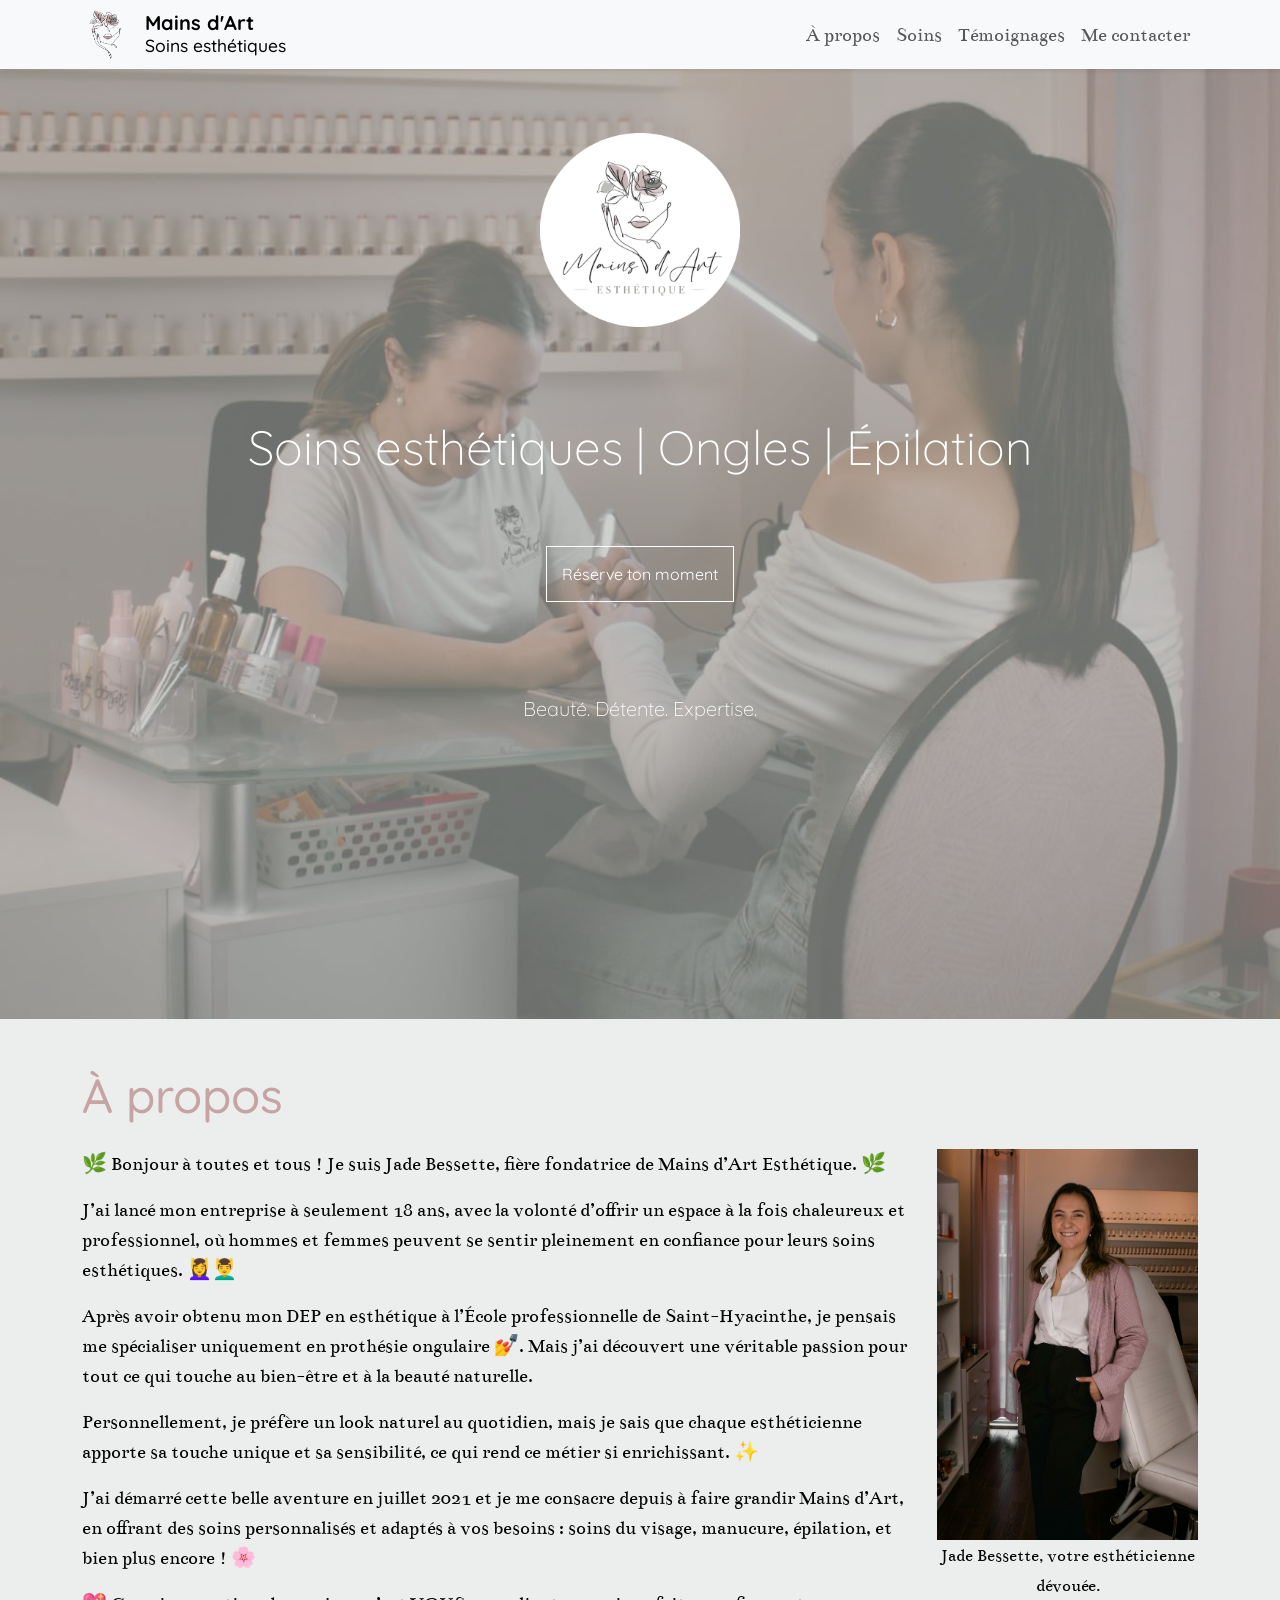
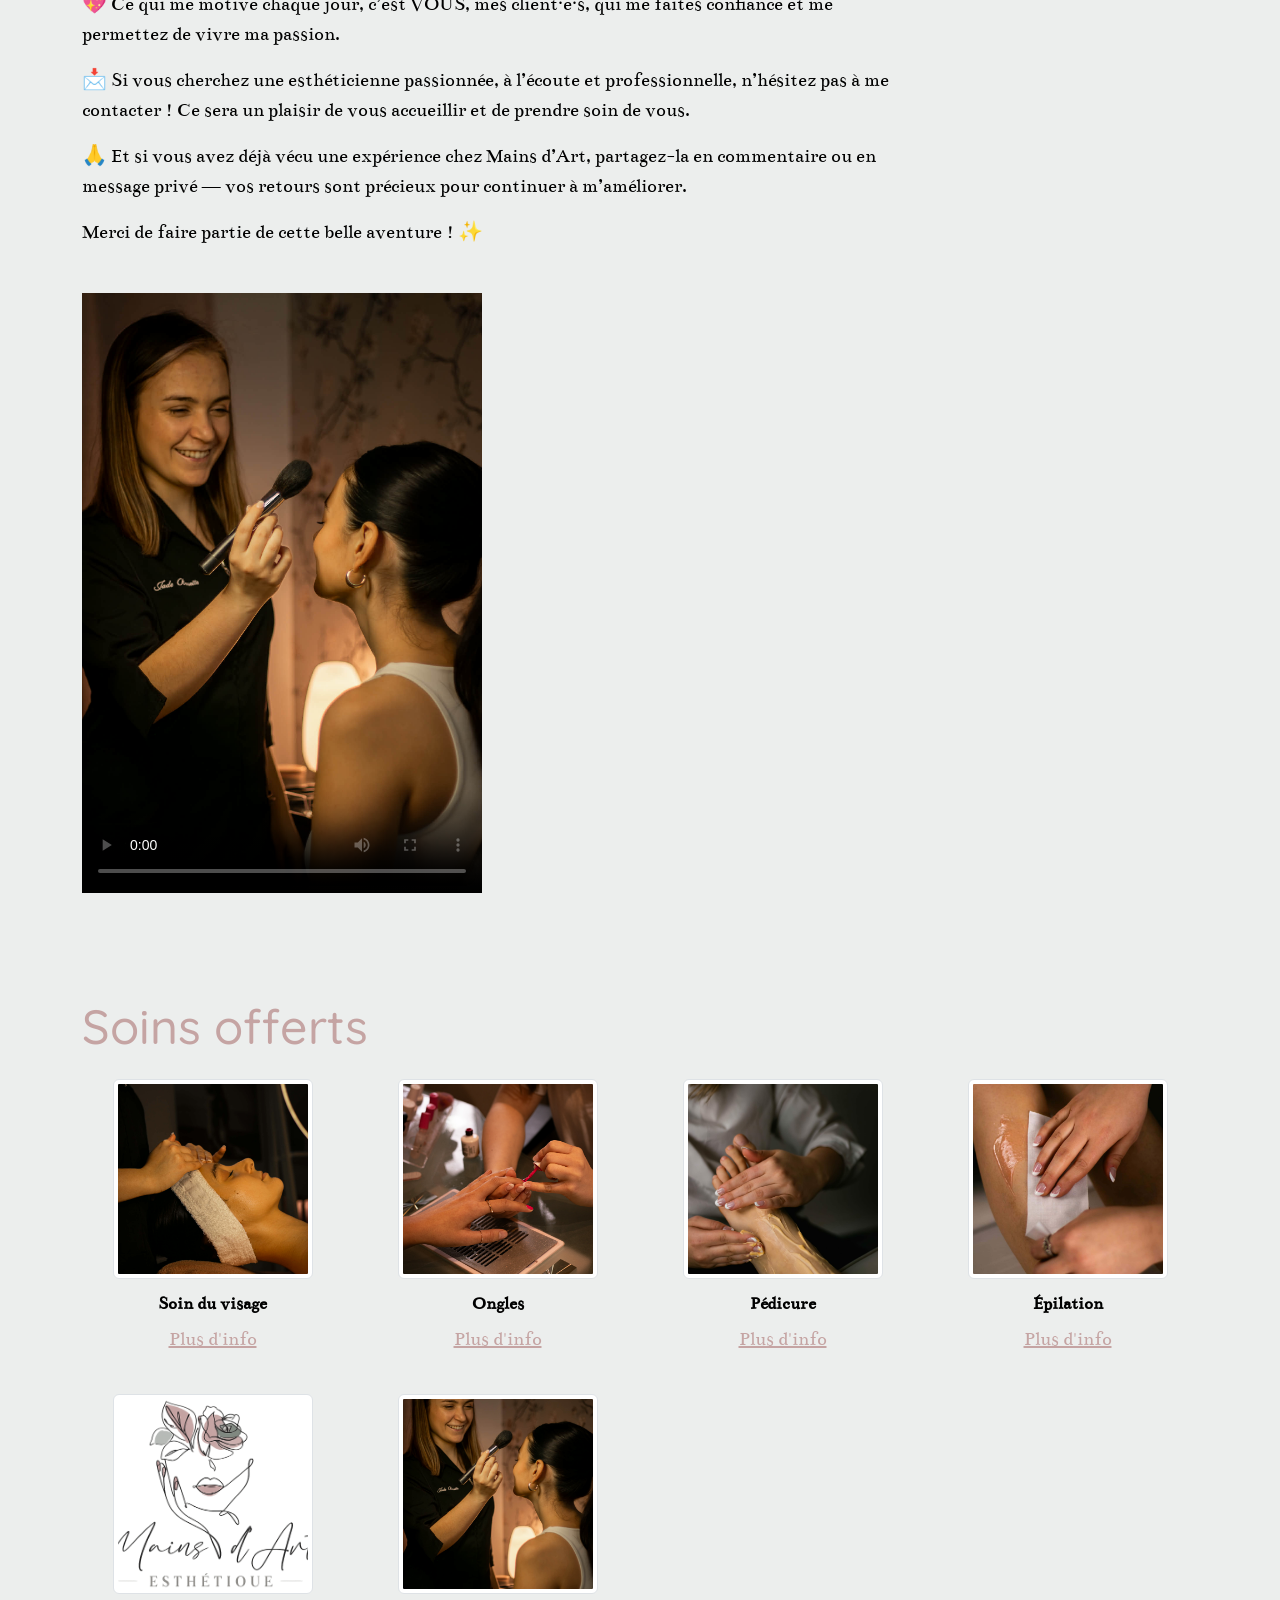
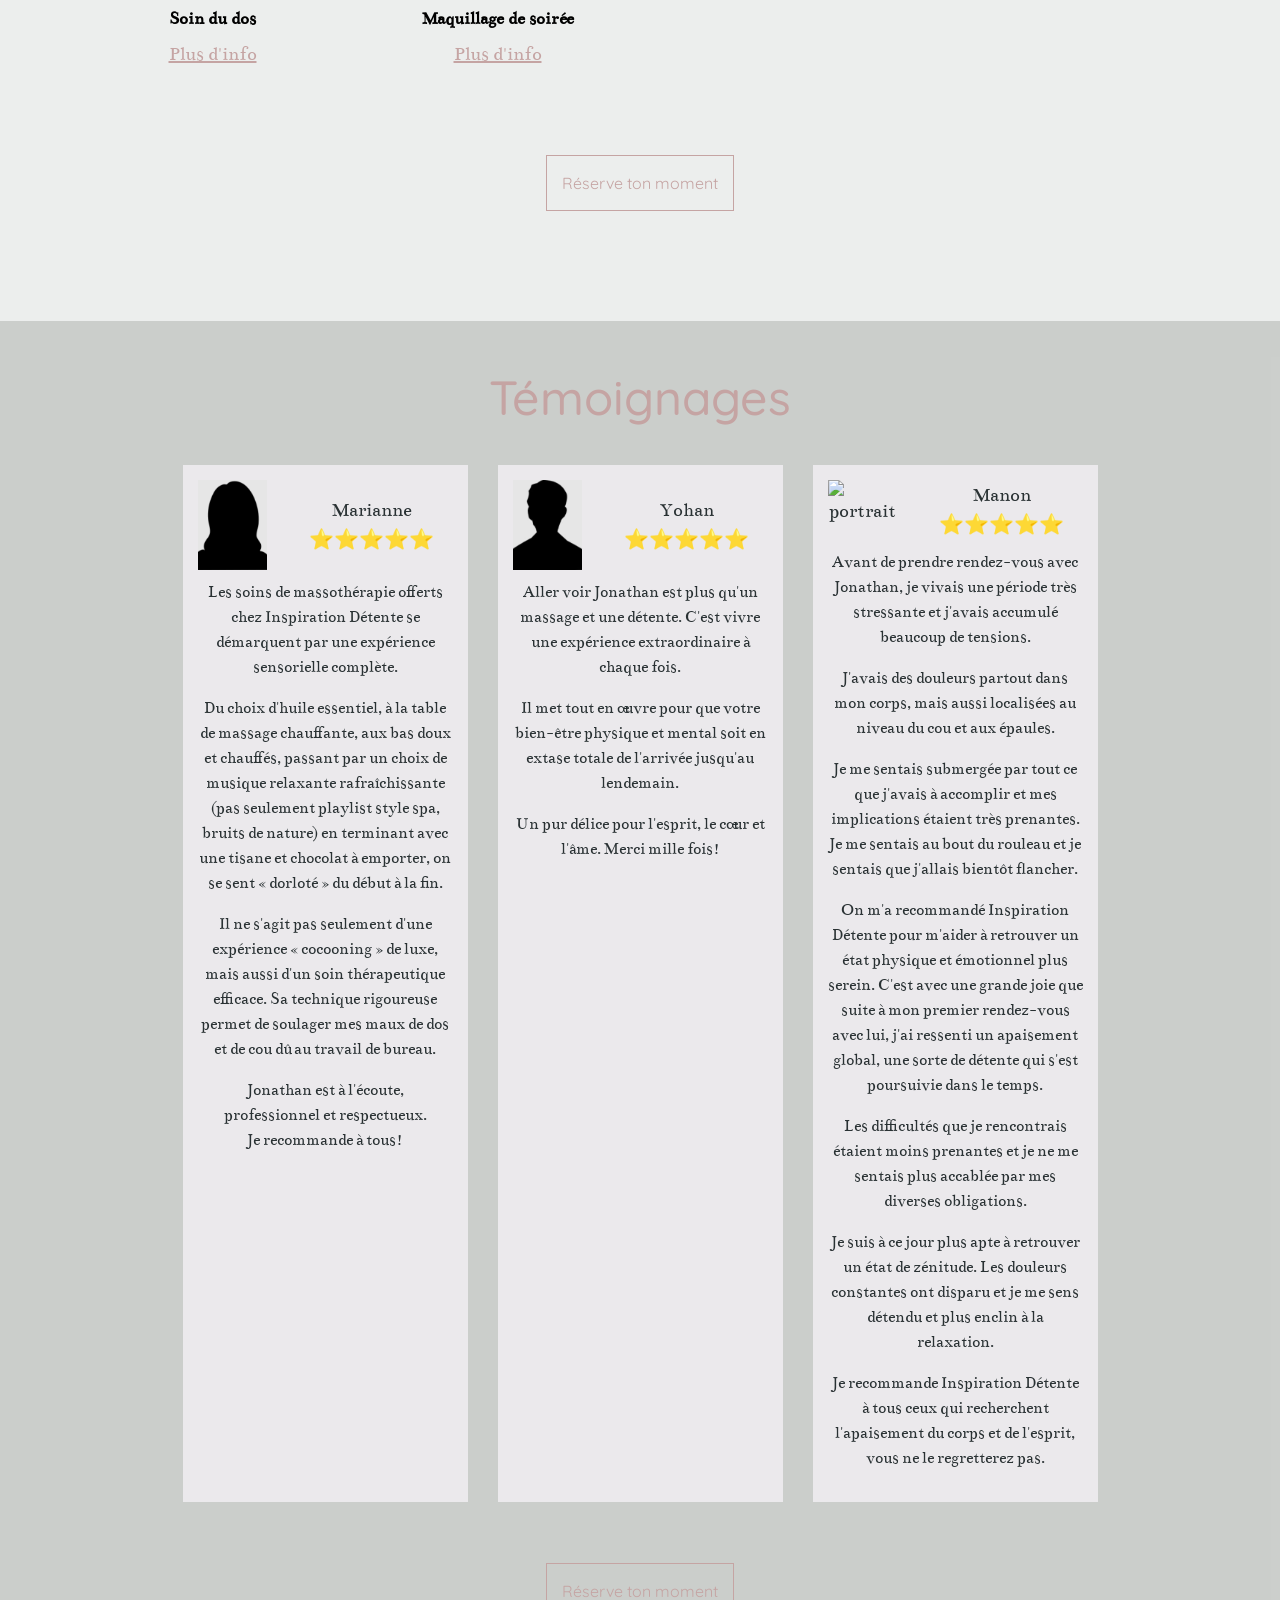
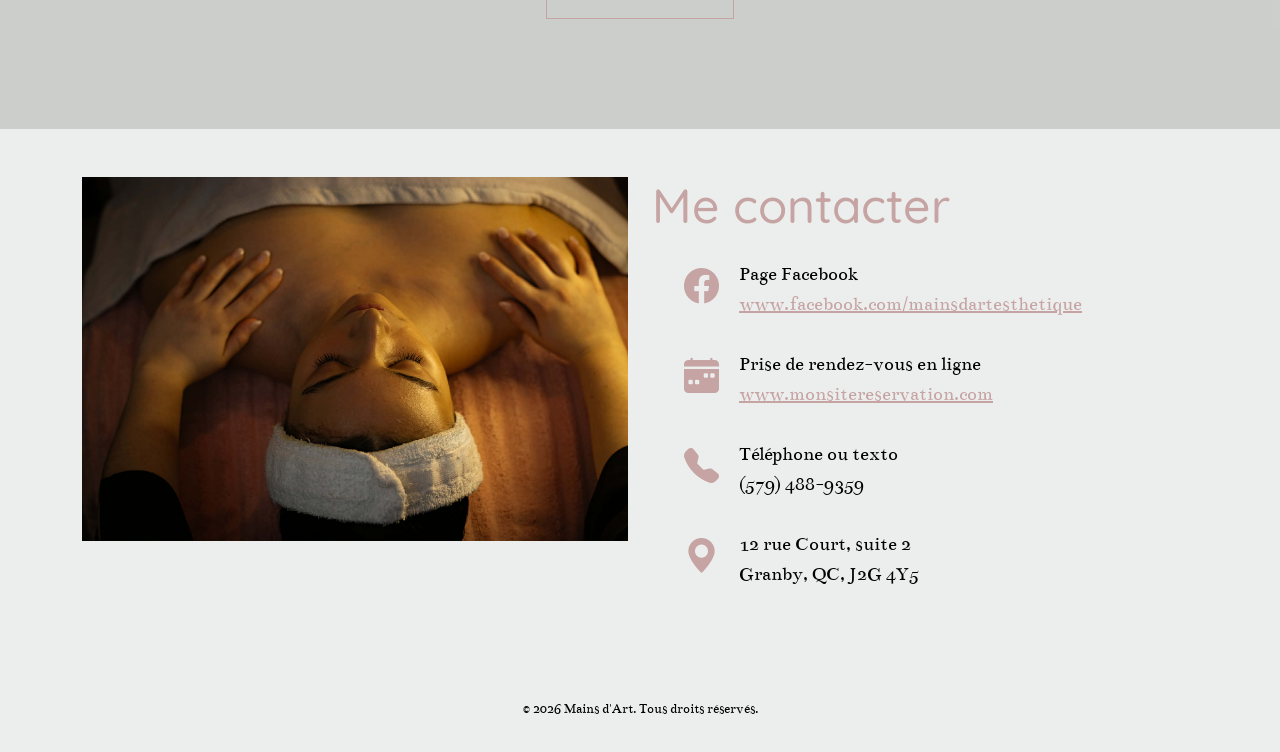
==== commit 5d547df5: "Ajout page soin-visage" ====
--- a/index.html
+++ b/index.html
@@ -99,8 +99,6 @@
           <li class="nav-item"><a class="nav-link" href="#apropos">À propos</a></li>
           <li class="nav-item"><a class="nav-link" href="#soins">Soins</a></li>
           <li class="nav-item"><a class="nav-link" href="#temoignages">Témoignages</a></li>
-          <!-- <li class="nav-item"><a class="nav-link" href="#cheque-cadeau">Chèque-cadeau</a></li>
-          <li class="nav-item"><a class="nav-link" href="#infolettre">Infolettre</a></li> -->
           <li class="nav-item"><a class="nav-link" href="#contact">Me contacter</a></li>
         </ul>
       </div>
@@ -158,32 +156,42 @@
       <h2 class="mb-4">Soins offerts</h2>
       <div class="row">
         <div class="col-md-3 pb-4 text-center">
-          <a href="massage-detente"><img src="_images/soin-visage.jpg" alt="Soin du visage"
+          <a href="soin-visage"><img src="_images/soin-visage.jpg" alt="Soin du visage"
             class="img-thumbnail object-fit-cover" /></a>
           <h3>Soin du visage</h3>
-          <p>Lorem ipsum dolor sit amet, consectetur adipiscing elit. Curabitur placerat, massa sed rhoncus accumsan, sapien sem consectetur lectus, et laoreet.</p>
-          <p><a href="massage-detente">Plus d'info</a></p>
-        </div>
-        <div class="col-md-3 pb-4 text-center">
-          <a href="massage-therapeutique-kinesitherapie"><img src="_images/ongles.jpg" alt="Ongles"
+          <p><a href="soin-visage">Plus d'info</a></p>
+        </div>
+        <div class="col-md-3 pb-4 text-center">
+          <a href="ongles"><img src="_images/ongles.jpg" alt="Ongles"
             class="img-thumbnail object-fit-cover" /></a>
           <h3>Ongles</h3>
-          <p>Lorem ipsum dolor sit amet, consectetur adipiscing elit. Curabitur placerat, massa sed rhoncus accumsan, sapien sem consectetur lectus, et laoreet.</p>
-          <a href="massage-therapeutique-kinesitherapie">Plus d'info</a>
-        </div>
-        <div class="col-md-3 pb-4 text-center">
-          <a href="reflexologie-plantaire"><img src="_images/soin-pieds.jpg" alt="Soin des pieds"
-            class="img-thumbnail object-fit-cover" /></a>
-          <h3>Soin des pieds</h3>
-          <p>Lorem ipsum dolor sit amet, consectetur adipiscing elit. Curabitur placerat, massa sed rhoncus accumsan, sapien sem consectetur lectus, et laoreet.</p>
-          <a href="reflexologie-plantaire">Plus d'info</a>
-        </div>
-        <div class="col-md-3 pb-4 text-center">
-          <a href="massage-aux-pierres-chaudes"><img src="_images/epilation.jpg" alt="Épilation"
+          <a href="ongles">Plus d'info</a>
+        </div>
+        <div class="col-md-3 pb-4 text-center">
+          <a href="pedicure"><img src="_images/soin-pieds.jpg" alt="Pédicure"
+            class="img-thumbnail object-fit-cover" /></a>
+          <h3>Pédicure</h3>
+          <a href="pedicure">Plus d'info</a>
+        </div>
+        <div class="col-md-3 pb-4 text-center">
+          <a href="epilation"><img src="_images/epilation.jpg" alt="Épilation"
             class="img-thumbnail object-fit-cover" /></a>
           <h3>Épilation</h3>
-          <p>Lorem ipsum dolor sit amet, consectetur adipiscing elit. Curabitur placerat, massa sed rhoncus accumsan, sapien sem consectetur lectus, et laoreet.</p>
-          <a href="massage-aux-pierres-chaudes">Plus d'info</a>
+          <a href="epilation">Plus d'info</a>
+        </div>
+      </div>
+      <div class="row">
+        <div class="col-md-3 pb-4 text-center">
+          <a href="soin-dos"><img src="_images/logo_principal.png" alt="Soin du dos"
+            class="img-thumbnail object-fit-cover" /></a>
+          <h3>Soin du dos</h3>
+          <p><a href="soin-dos">Plus d'info</a></p>
+        </div>
+        <div class="col-md-3 pb-4 text-center">
+          <a href="maquillage"><img src="_images/maquillage.jpg" alt="Maquillage de soirée"
+            class="img-thumbnail object-fit-cover" /></a>
+          <h3>Maquillage de soirée</h3>
+          <a href="maquillage">Plus d'info</a>
         </div>
       </div>
       <p>&nbsp;</p>
--- a/_css/site.css
+++ b/_css/site.css
@@ -59,7 +59,7 @@
       left: 0;
       width: 100%;
       height: 100%;
-      background-color: rgba(182,186,182, 0.4); /* overlay noir semi-transparent */
+      background-color: rgba(182,186,182, 0.6); /* overlay noir semi-transparent */
       z-index: 1;
     }
     .container {
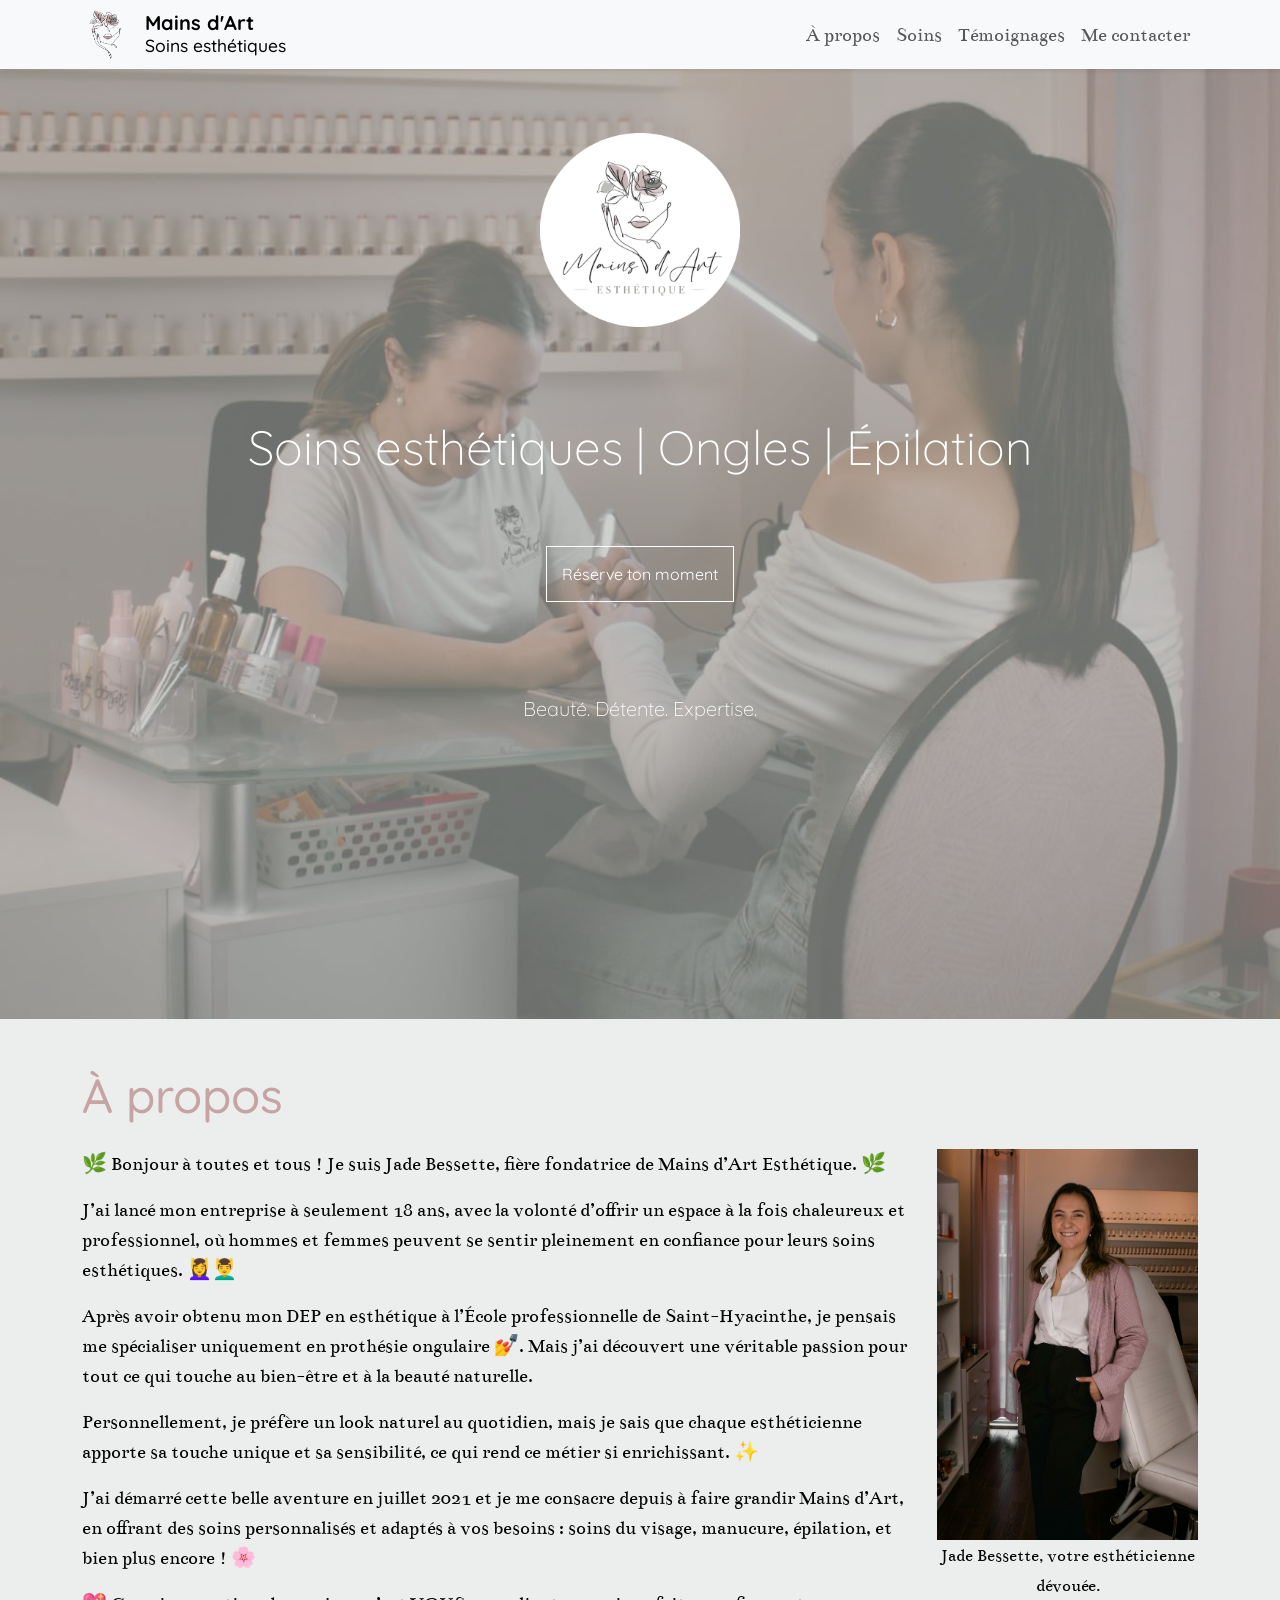
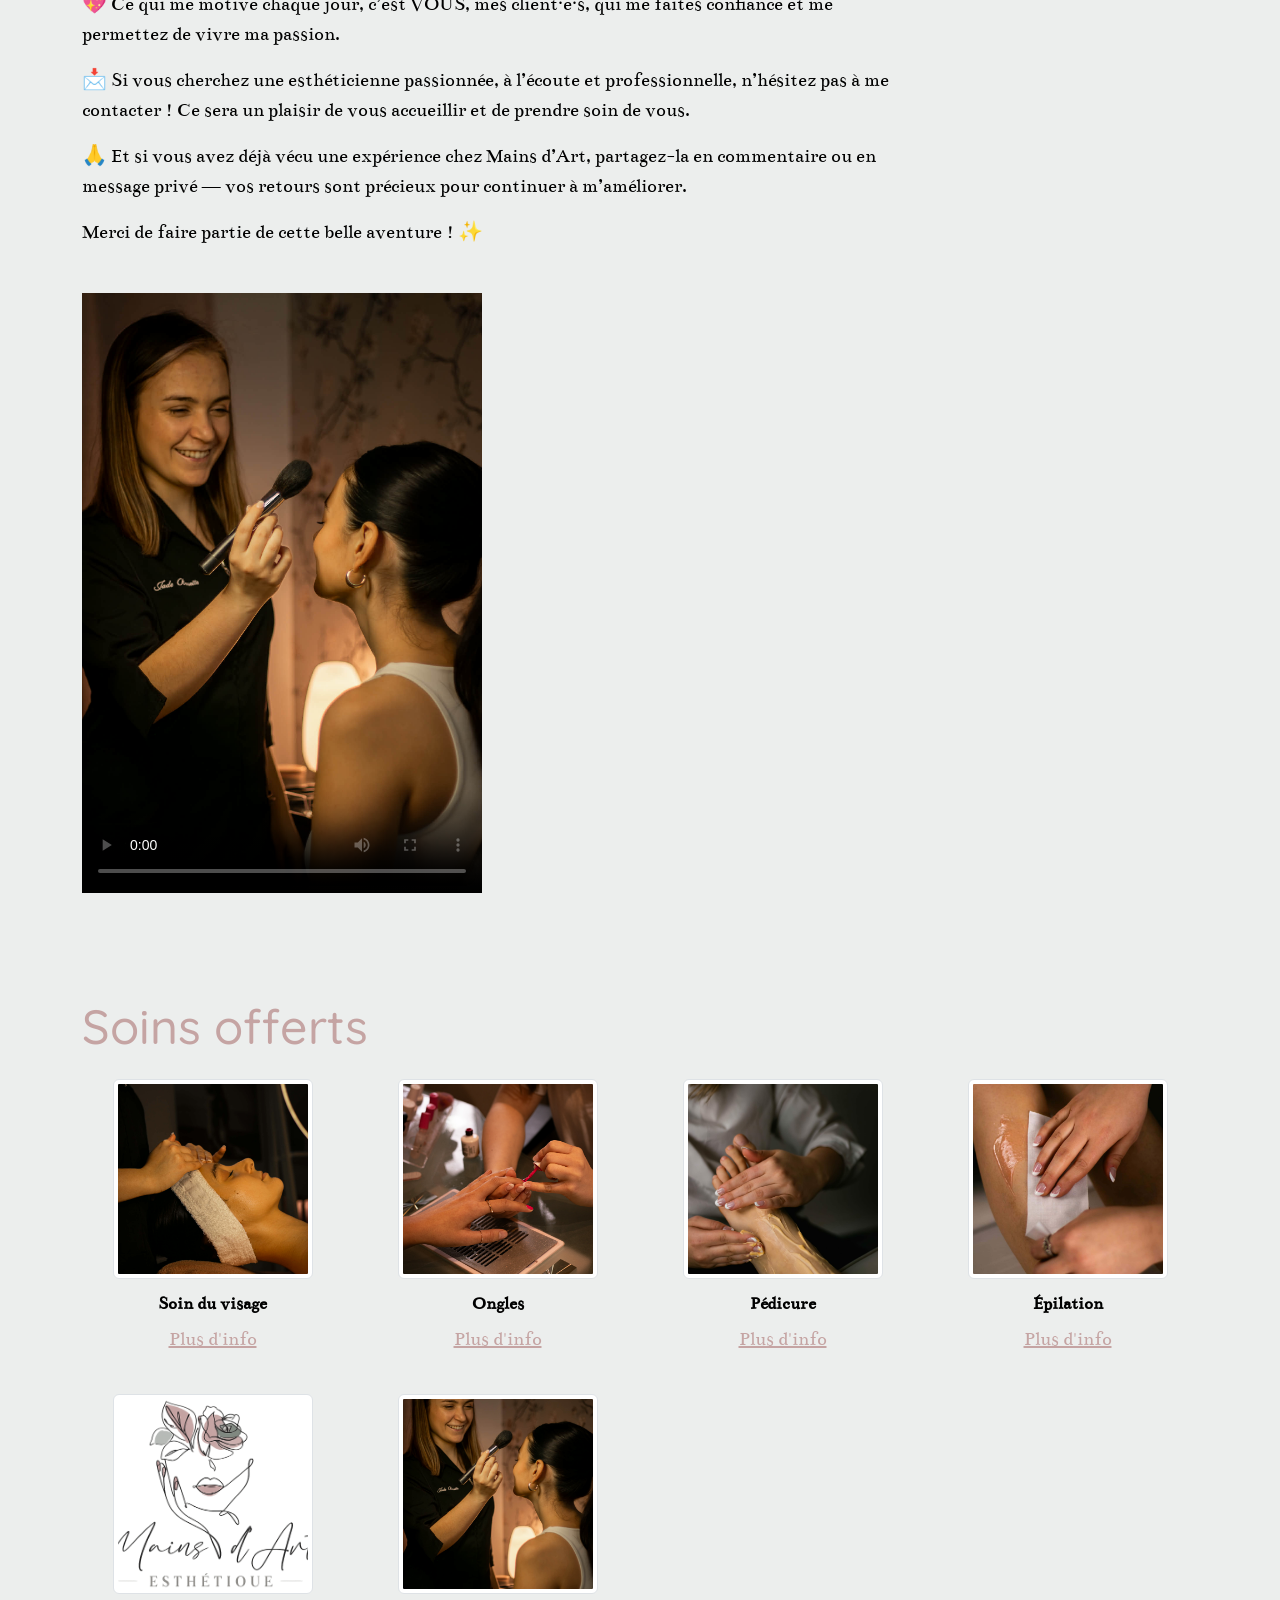
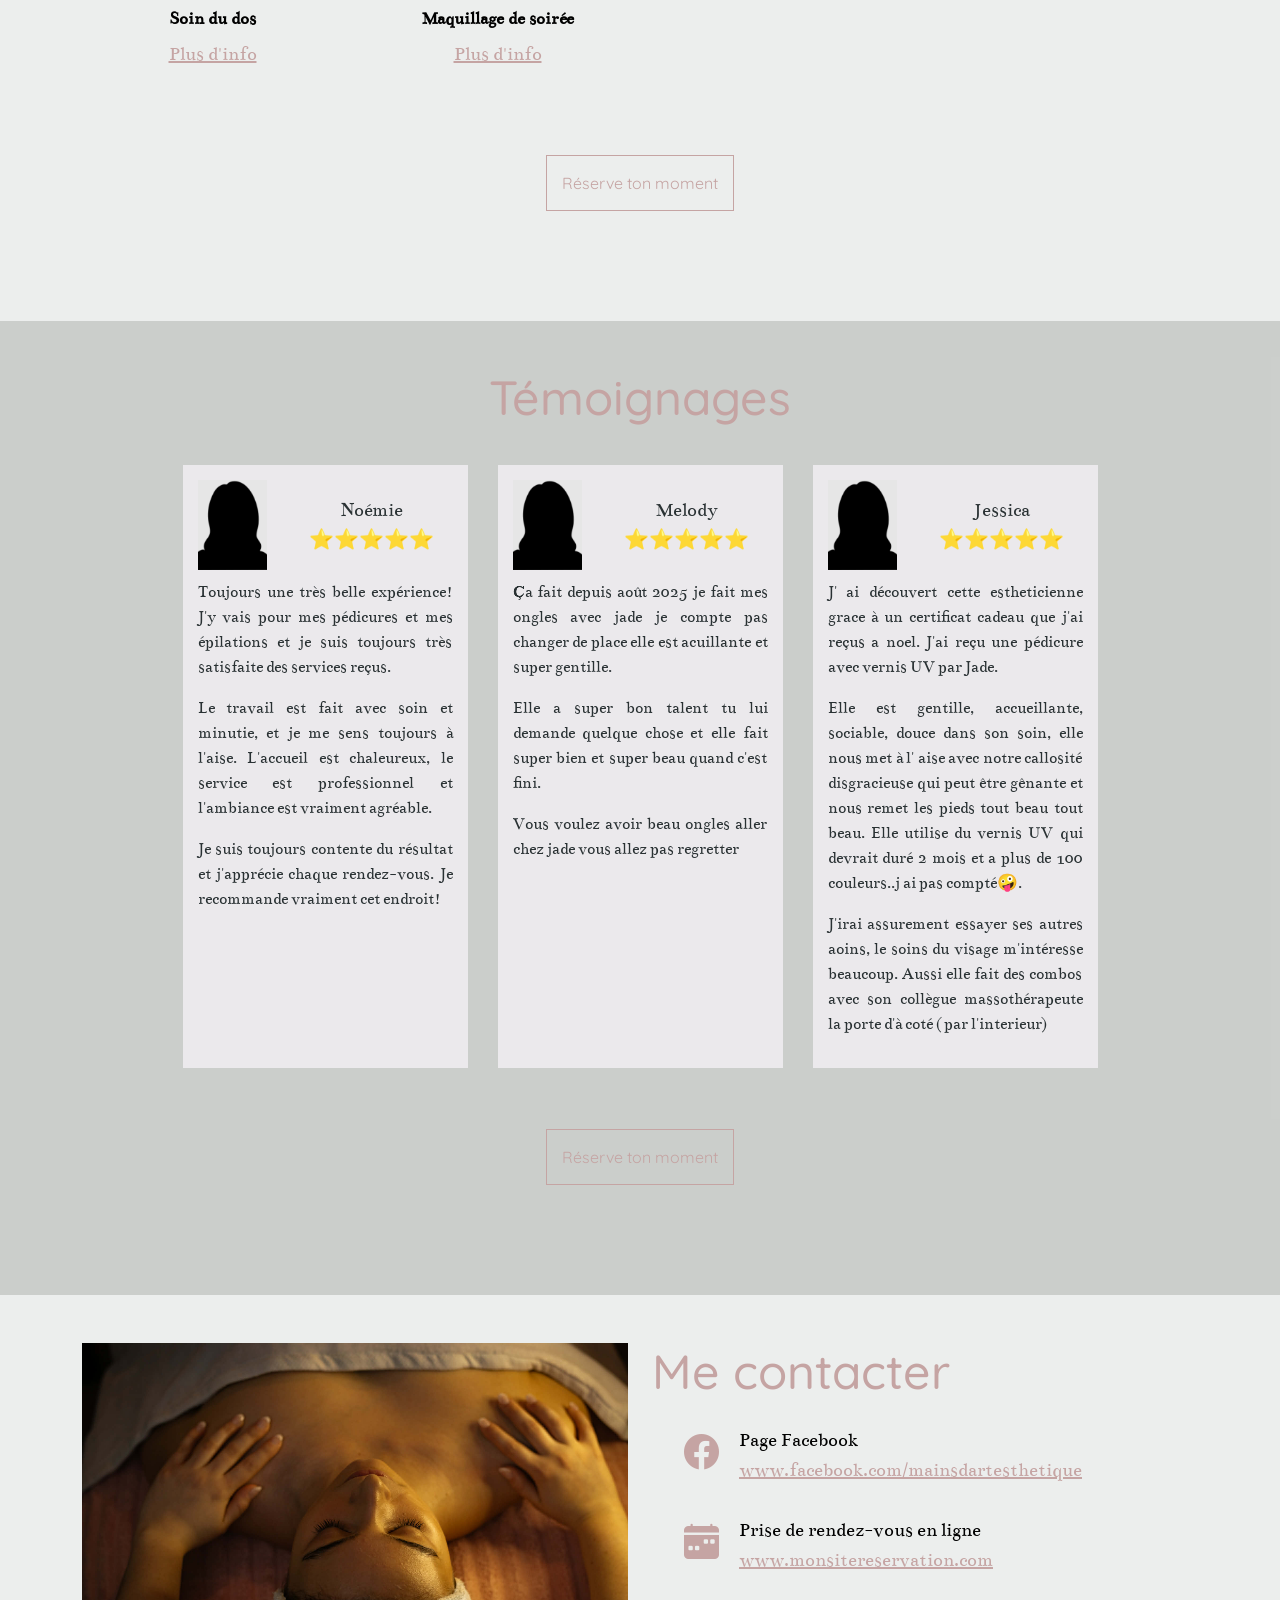
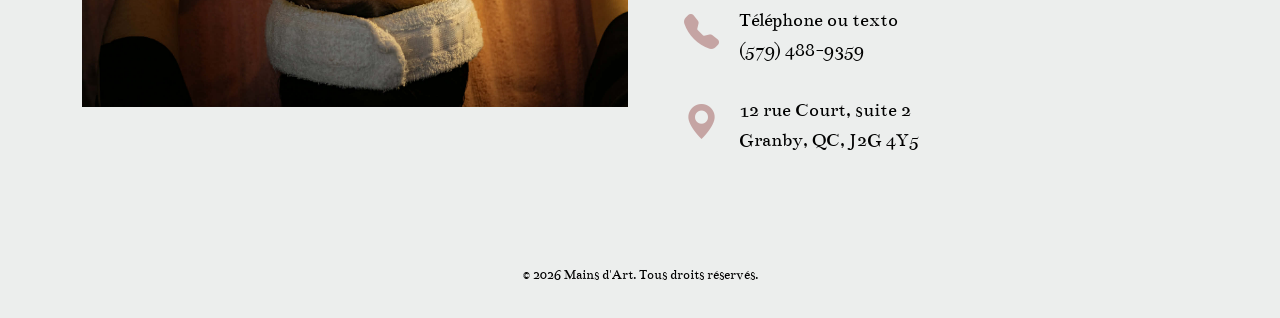
==== commit 9cd1075a: "Ajout témoignages et correction menu" ====
--- a/index.html
+++ b/index.html
@@ -58,6 +58,7 @@
     {
       margin-top: 10px;
       font-size: smaller;
+      text-align: justify;
     }
 
     ul.contact-info
@@ -207,39 +208,31 @@
         <div class="temoignage-container col-md-3">
           <div class="row">
             <div class="col-4"><img src="_images/temoignage femme.png" alt="portrait" class="temoignage-portrait object-fit-cover" /></div>
-            <div class="col-8 align-self-center">Marianne<br />⭐⭐⭐⭐⭐</div>
+            <div class="col-8 align-self-center">Noémie<br />⭐⭐⭐⭐⭐</div>
           </div>
           <div class="temoignage-text">
-            <p>Les soins de massothérapie offerts chez Inspiration Détente se démarquent par une expérience sensorielle complète. </p>
-            <p>Du choix d'huile essentiel, à la table de massage chauffante, aux bas doux et chauffés, passant par un choix de musique relaxante rafraîchissante (pas seulement playlist style spa, bruits de nature) en terminant avec une tisane et chocolat à emporter, on se sent « dorloté » du début à la fin. </p>
-            <p>Il ne s'agit pas seulement d'une expérience « cocooning » de luxe, mais aussi d'un soin thérapeutique efficace. Sa technique rigoureuse permet de soulager mes maux de dos et de cou dû au travail de bureau.</p>
-            <p>Jonathan est à l'écoute, professionnel et respectueux.<br />Je recommande à tous!</p>
+            <p>Toujours une très belle expérience! J'y vais pour mes pédicures et mes épilations et je suis toujours très satisfaite des services reçus.</p><p>Le travail est fait avec soin et minutie, et je me sens toujours à l'aise. L'accueil est chaleureux, le service est professionnel et l'ambiance est vraiment agréable.</p><p>Je suis toujours contente du résultat et j'apprécie chaque rendez-vous. Je recommande vraiment cet endroit!</p>
           </div>
         </div>
         <div class="temoignage-container col-md-3">
           <div class="row">
-            <div class="col-4"><img src="_images/temoignage homme.jpg" alt="portrait" class="temoignage-portrait object-fit-cover" /></div>
-            <div class="col-8 align-self-center">Yohan<br />⭐⭐⭐⭐⭐</div>
+            <div class="col-4"><img src="_images/temoignage femme.png" alt="portrait" class="temoignage-portrait object-fit-cover" /></div>
+            <div class="col-8 align-self-center">Melody<br />⭐⭐⭐⭐⭐</div>
           </div>
           <div class="temoignage-text"> 
-            <p>Aller voir Jonathan est plus qu'un massage et une détente. C'est vivre une expérience extraordinaire à chaque fois. </p>
-            <p>Il met tout en œuvre pour que votre bien-être physique et mental soit en extase totale de l'arrivée jusqu'au lendemain. </p>
-            <p>Un pur délice pour l'esprit, le cœur et l'âme. Merci mille fois!</p>
+            <p>Ça fait depuis août 2025 je fait mes ongles avec jade je compte pas changer de place elle est acuillante et super gentille.</p><p>Elle a super bon talent tu lui demande quelque chose et elle fait super bien et super beau quand c'est fini.</p><p>Vous voulez avoir beau ongles aller chez jade vous allez pas regretter</p>
           </div>
         </div>
         <div class="temoignage-container col-md-3">
           <div class="row">
-            <div class="col-4"><img src="_images/temoignage manon.jpg" alt="portrait" class="temoignage-portrait object-fit-cover" /></div>
-            <div class="col-8 align-self-center">Manon<br />⭐⭐⭐⭐⭐</div>
+            <div class="col-4"><img src="_images/temoignage femme.png" alt="portrait" class="temoignage-portrait object-fit-cover" /></div>
+            <div class="col-8 align-self-center">Jessica<br />⭐⭐⭐⭐⭐</div>
           </div>
           <div class="temoignage-text">
-            <p>Avant de prendre rendez-vous avec Jonathan, je vivais une période très stressante et j'avais accumulé beaucoup de tensions.</p>
-            <p>J'avais des douleurs partout dans mon corps, mais aussi localisées au niveau du cou et aux épaules. </p>
-            <p>Je me sentais submergée par tout ce que j'avais à accomplir et mes implications étaient très prenantes. Je me sentais au bout du rouleau et je sentais que j'allais bientôt flancher.</p>
-            <p>On m'a recommandé Inspiration Détente pour m'aider à retrouver un état physique et émotionnel plus serein. C'est avec une grande joie que suite à mon premier rendez-vous avec lui, j'ai ressenti un apaisement global, une sorte de détente qui s'est poursuivie dans le temps.</p>
-            <p>Les difficultés que je rencontrais étaient moins prenantes et je ne me sentais plus accablée par mes diverses obligations. </p>
-            <p>Je suis à ce jour plus apte à retrouver un état de zénitude. Les douleurs constantes ont disparu et je me sens détendu et plus enclin à la relaxation.</p>
-            <p>Je recommande Inspiration Détente à tous ceux qui recherchent l'apaisement du corps et de l'esprit, vous ne le regretterez pas.</p>
+            <p>J' ai découvert cette estheticienne grace à un certificat cadeau que j'ai reçus a noel.
+J'ai reçu une pédicure avec vernis UV par Jade.</p><p>Elle est gentille, accueillante, sociable, douce dans son soin, elle nous met à l' aise avec notre callosité disgracieuse qui peut être gênante et nous remet les pieds tout beau tout beau. Elle utilise du vernis UV qui devrait duré 2 mois et a plus de 100 couleurs..j ai pas compté🤪.
+</p><p>J'irai assurement essayer ses autres aoins, le soins du visage m'intéresse beaucoup.
+Aussi elle fait des combos avec son collègue massothérapeute la porte d'à coté ( par l'interieur)</p>
           </div>
         </div>
       </div>
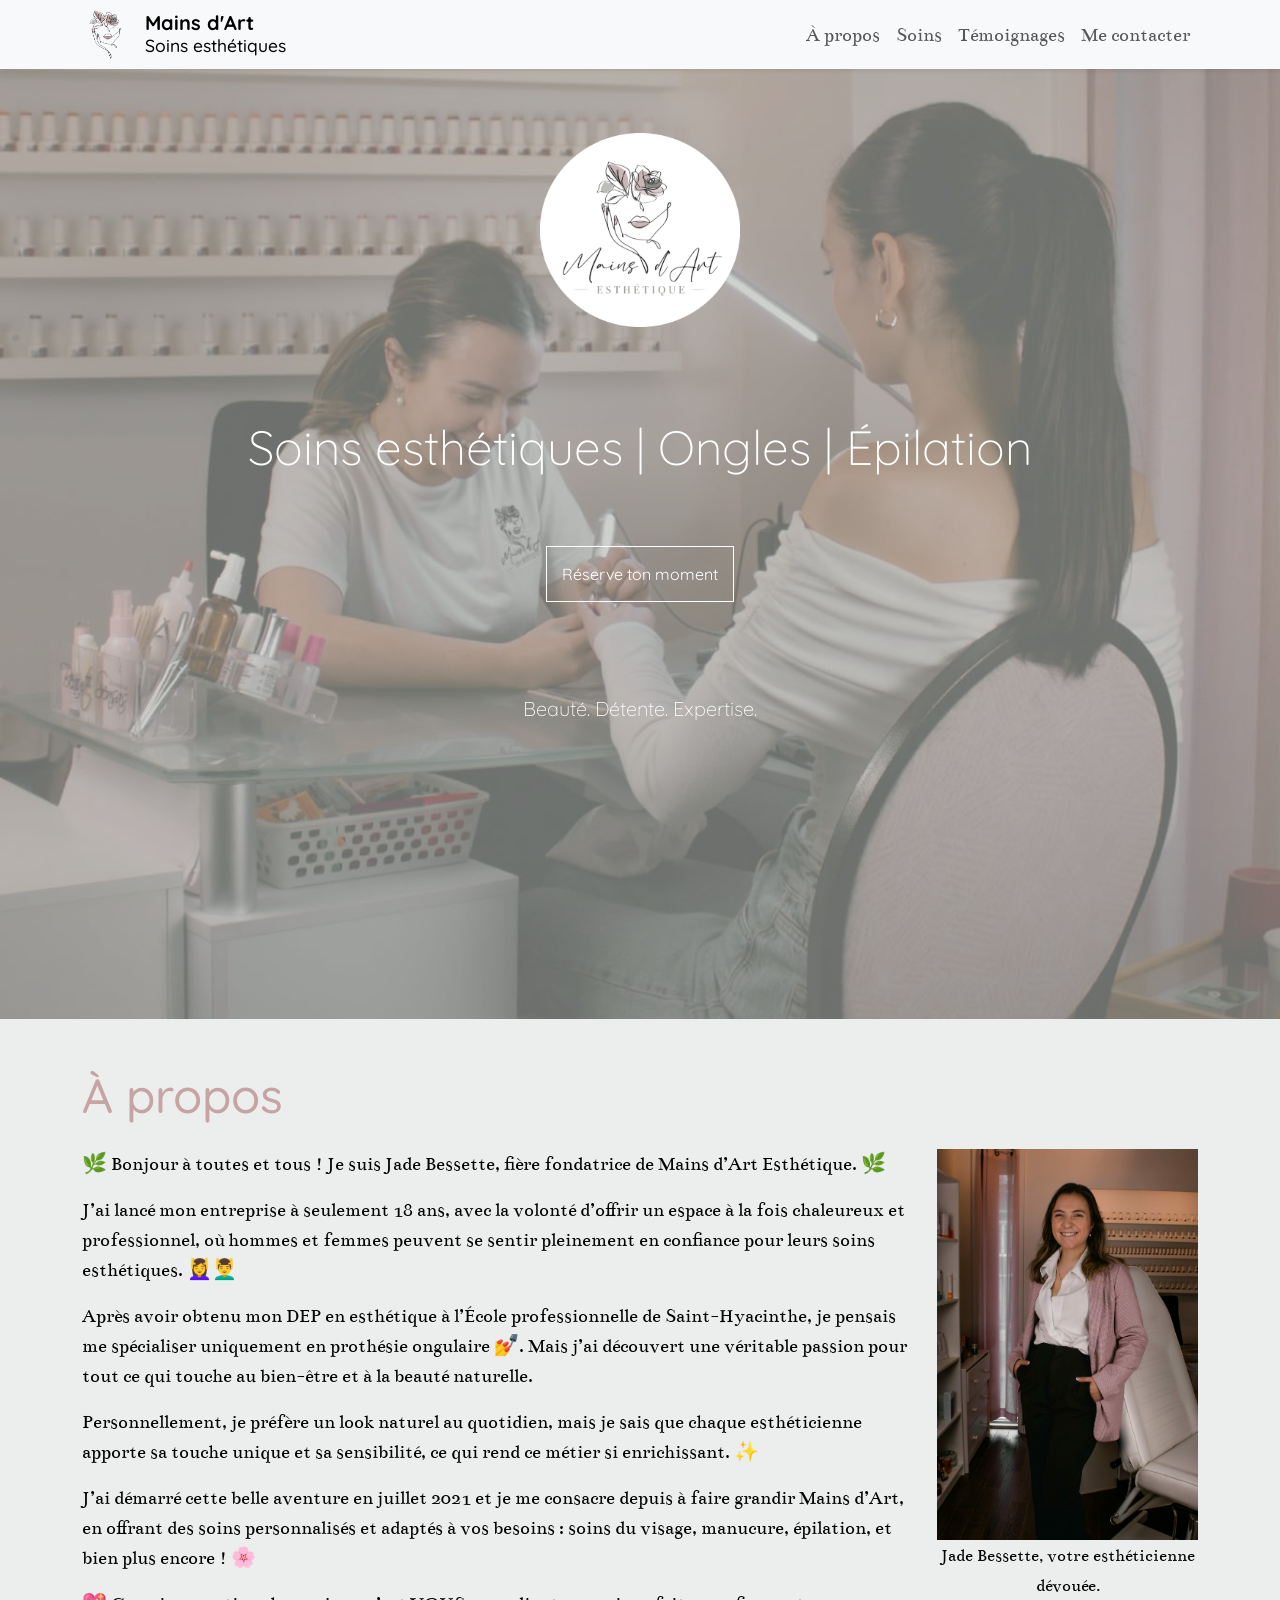
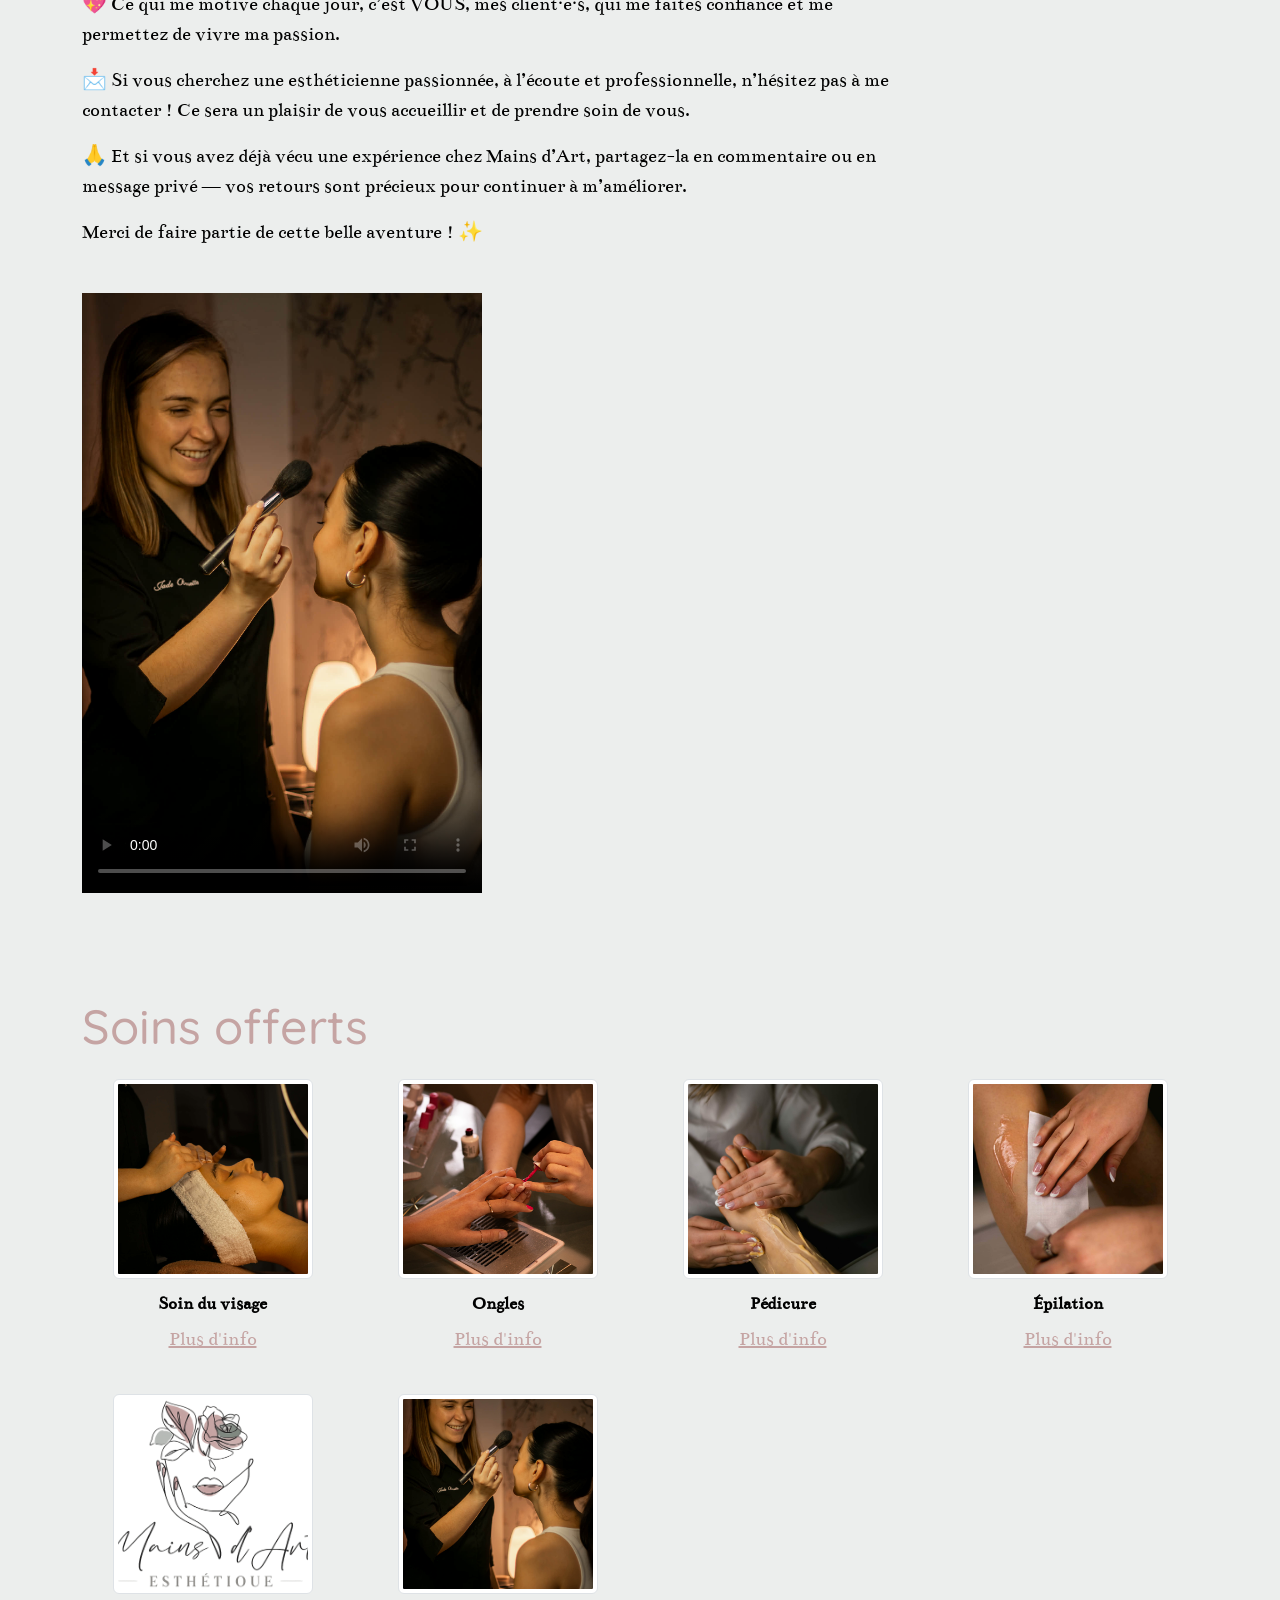
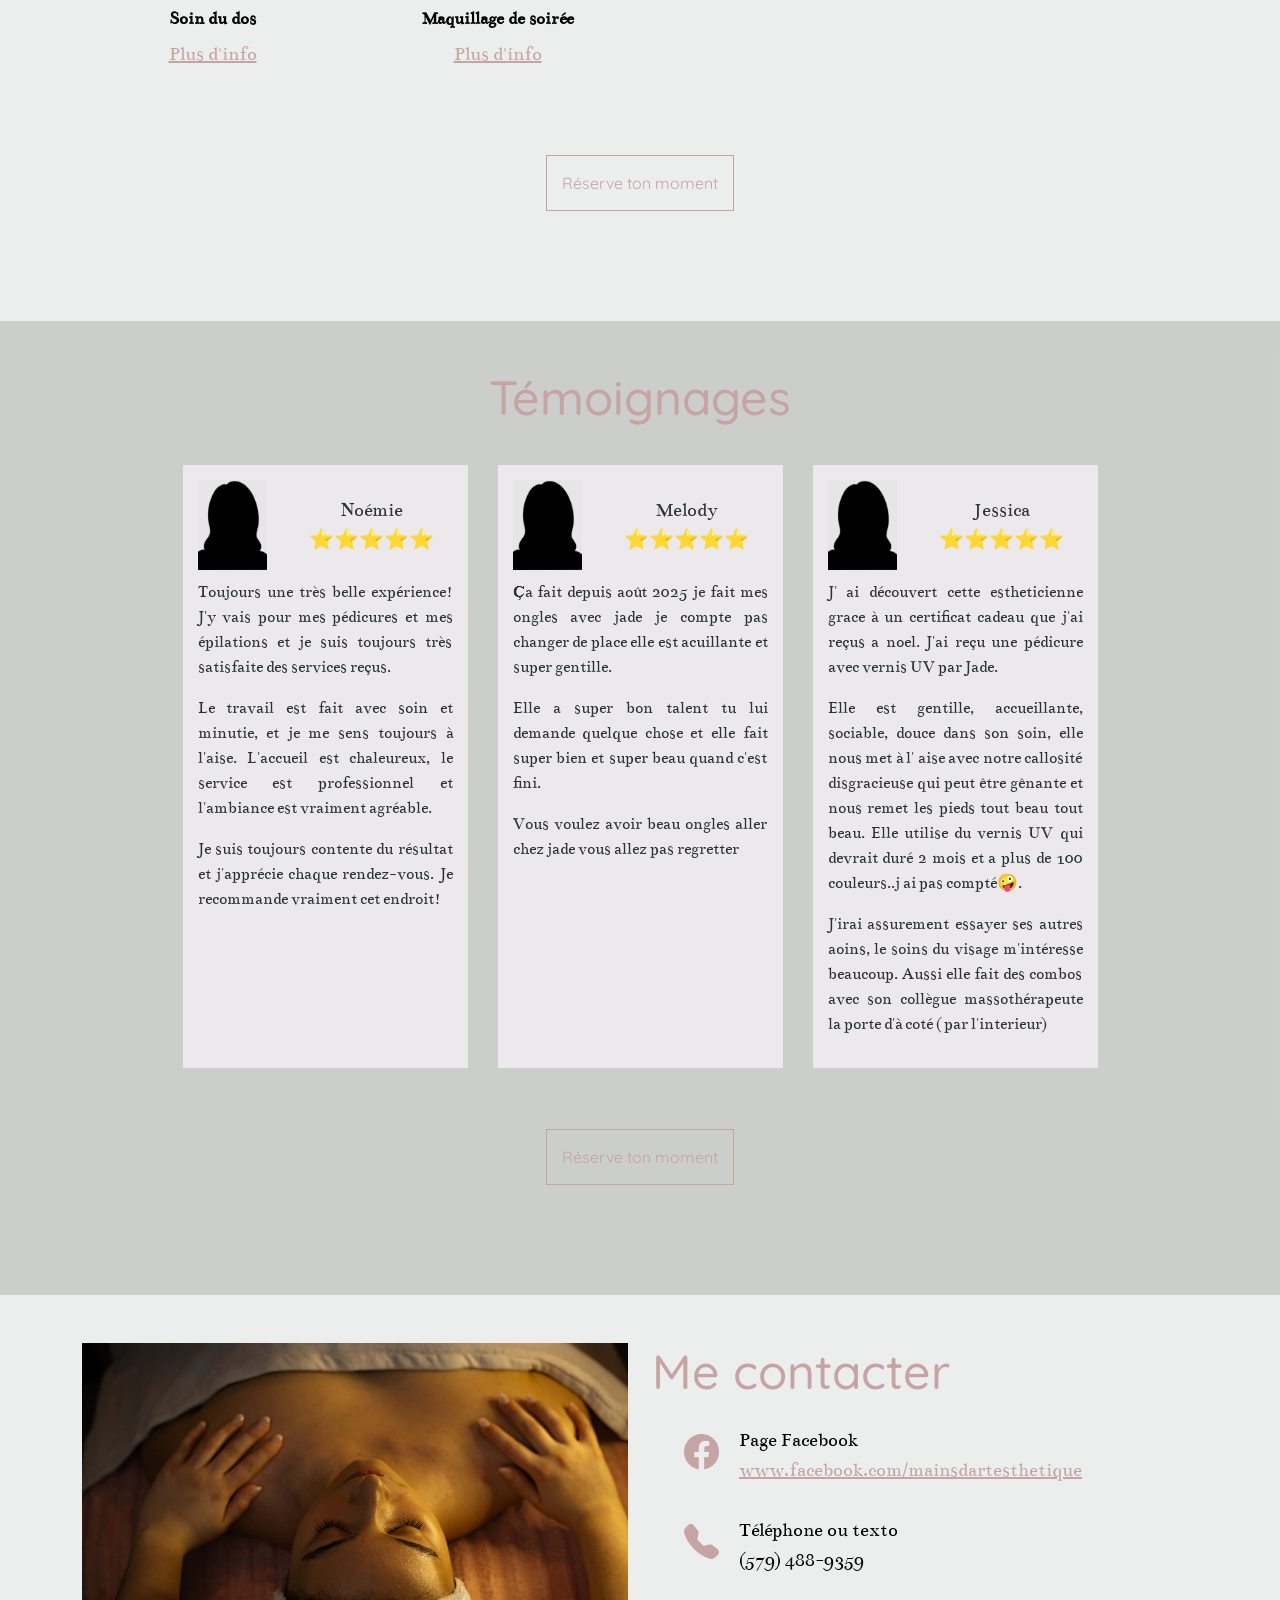
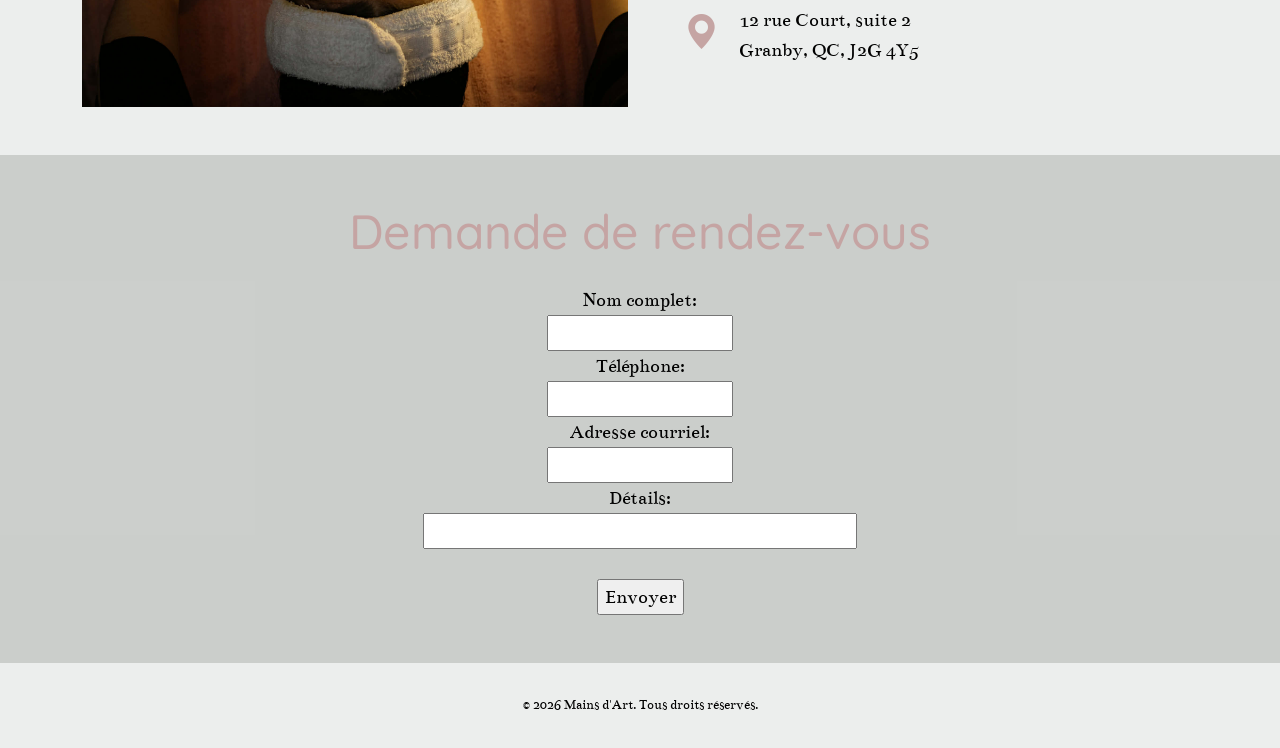
==== commit a26de874: "Section demande rdv test" ====
--- a/index.html
+++ b/index.html
@@ -284,7 +284,7 @@
           <h2 class="mb-4">Me contacter</h2>
           <ul class="contact-info">
             <li><i class="bi bi-facebook"></i><div>Page Facebook<br /><a href="https://www.facebook.com/mainsdartesthetique" target="_blank">www.facebook.com/mainsdartesthetique</a></div></li>
-            <li><i class="bi bi-calendar-week-fill"></i><div>Prise de rendez-vous en ligne<br /><a href="#" target="_blank">www.monsitereservation.com</a></div></li>
+            <!-- <li><i class="bi bi-calendar-week-fill"></i><div>Prise de rendez-vous en ligne<br /><a href="#" target="_blank">www.monsitereservation.com</a></div></li> -->
             <li><i class="bi bi-telephone-fill"></i>Téléphone ou texto<br />(579) 488-9359</li>
             <li><i class="bi bi-geo-alt-fill"></i>12 rue Court, suite 2<br />Granby, QC, J2G 4Y5</li>
           </ul>
@@ -293,6 +293,23 @@
     </div>
   </section>
 
+    <section id="temoignages" class="py-5 background-overlay">
+    <div class="container">
+      <h2 class="mb-4">Demande de rendez-vous</h2>
+        <form action="mailto: j_bolduc@yahoo.com" method="post" enctype="text/plain">
+          Nom complet:<br>
+          <input type="text" name="Nom"><br>
+          Téléphone:<br>
+          <input type="text" name="Téléphone"><br>
+          Adresse courriel:<br>
+          <input type="text" name="Courriel"><br>
+          Détails:<br>
+          <input type="text" name="Détails" size="50"><br><br>
+          <input type="submit" value="Envoyer">
+        </form>      
+    </div>
+  </section>
+
   <footer class="footer">
     <div class="container">&copy; 2026 Mains d'Art. Tous droits réservés.</div>
   </footer>
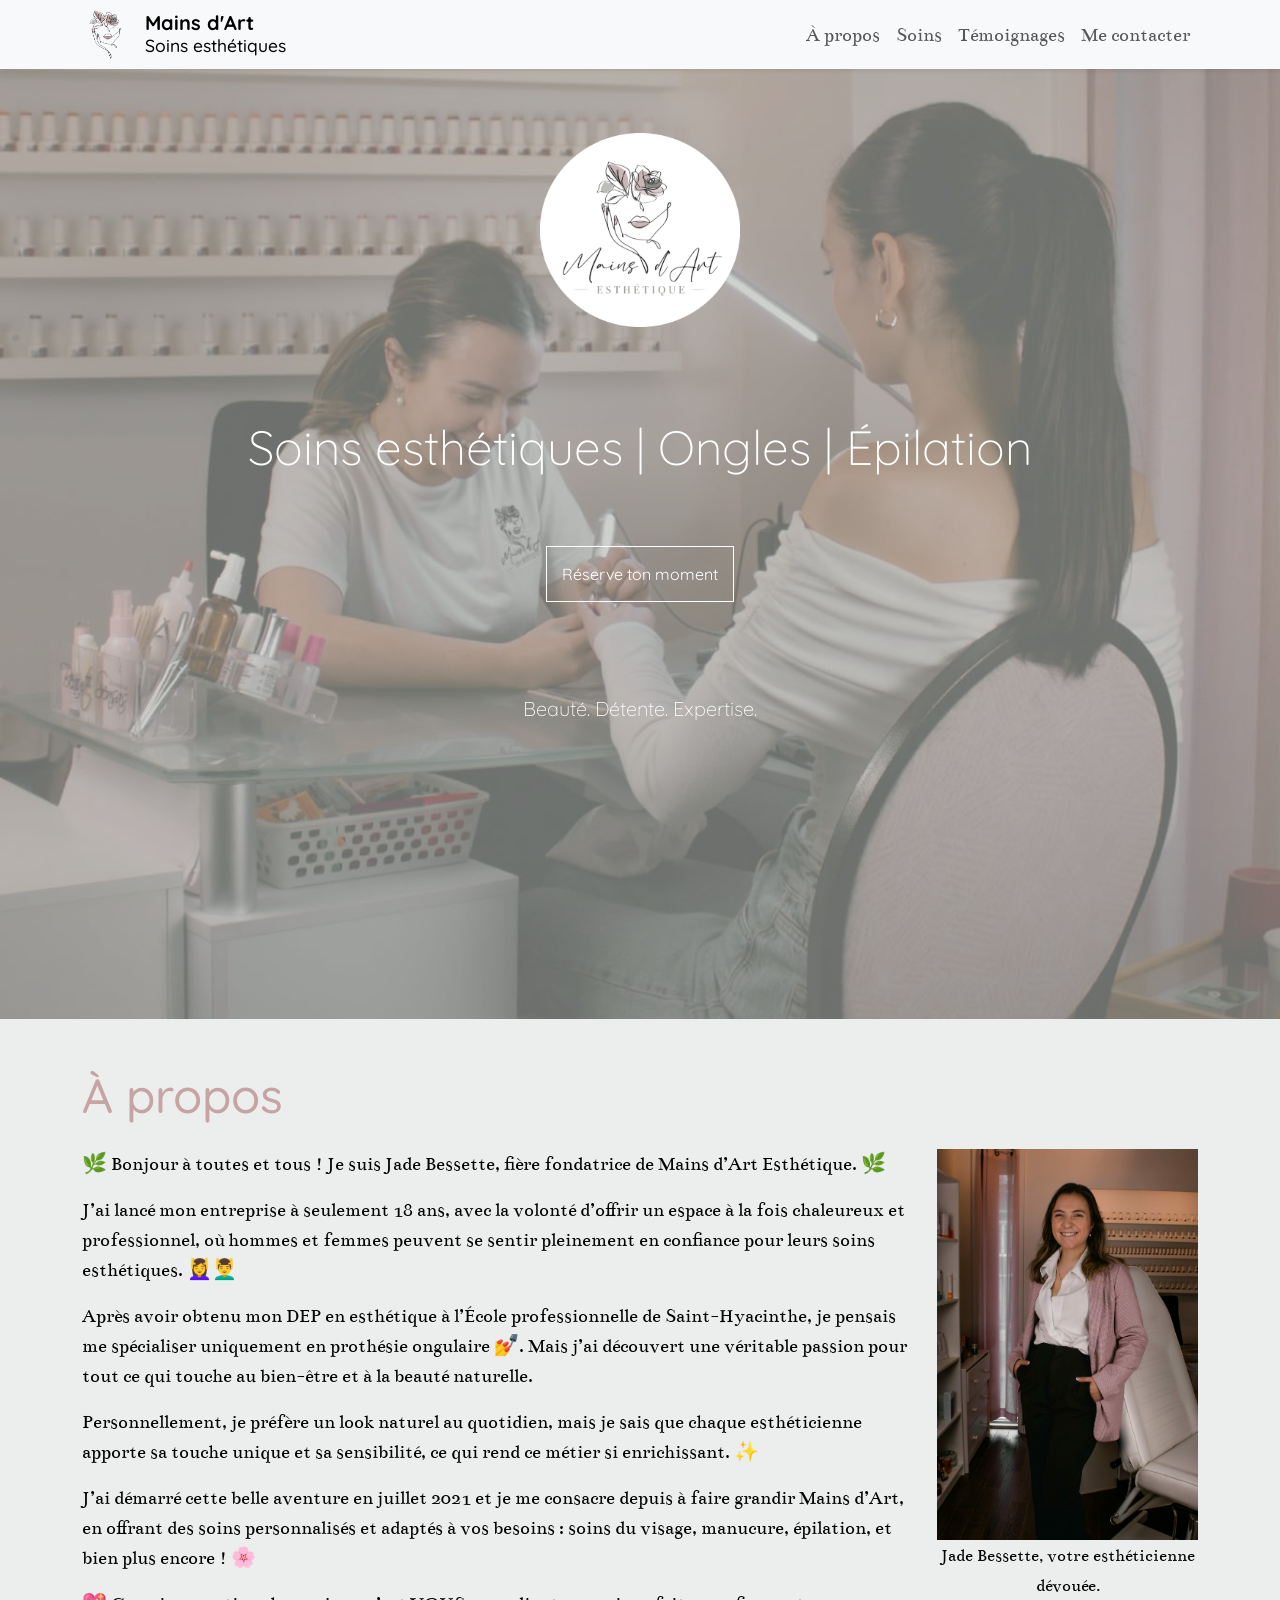
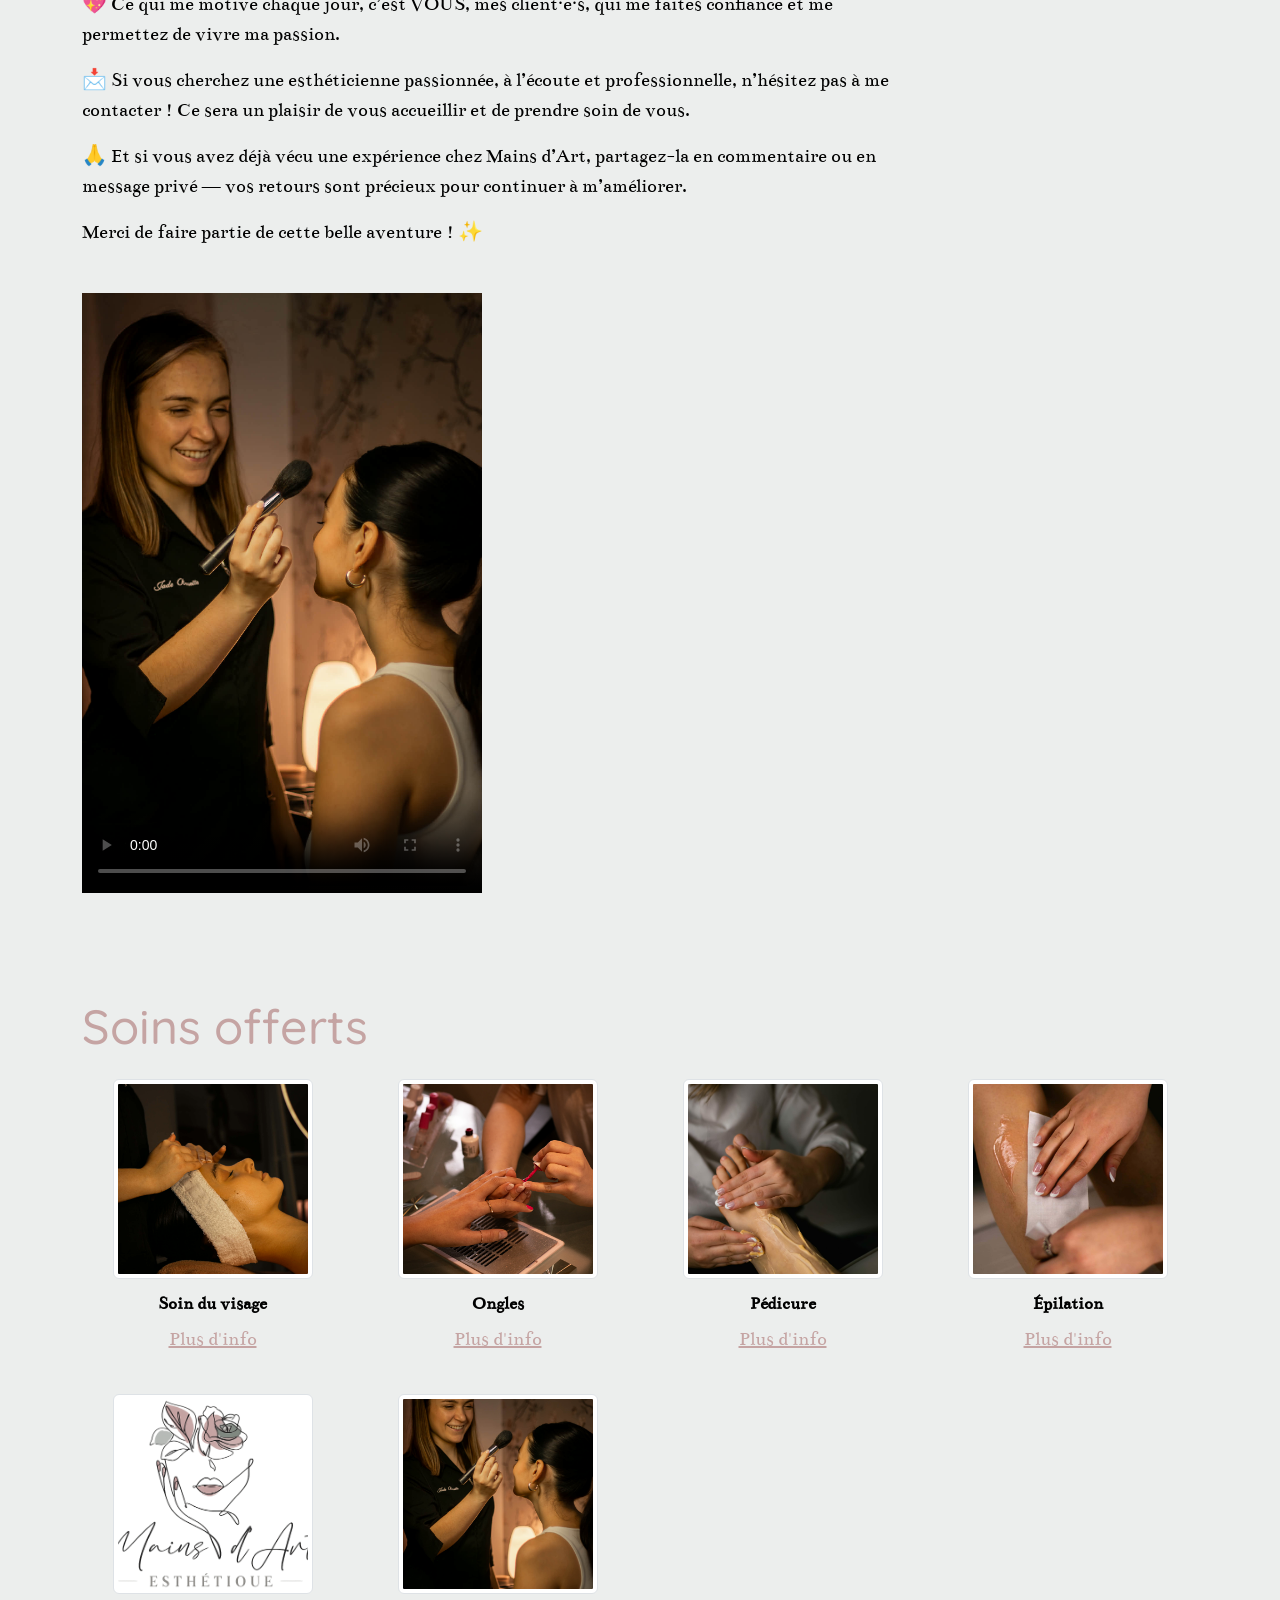
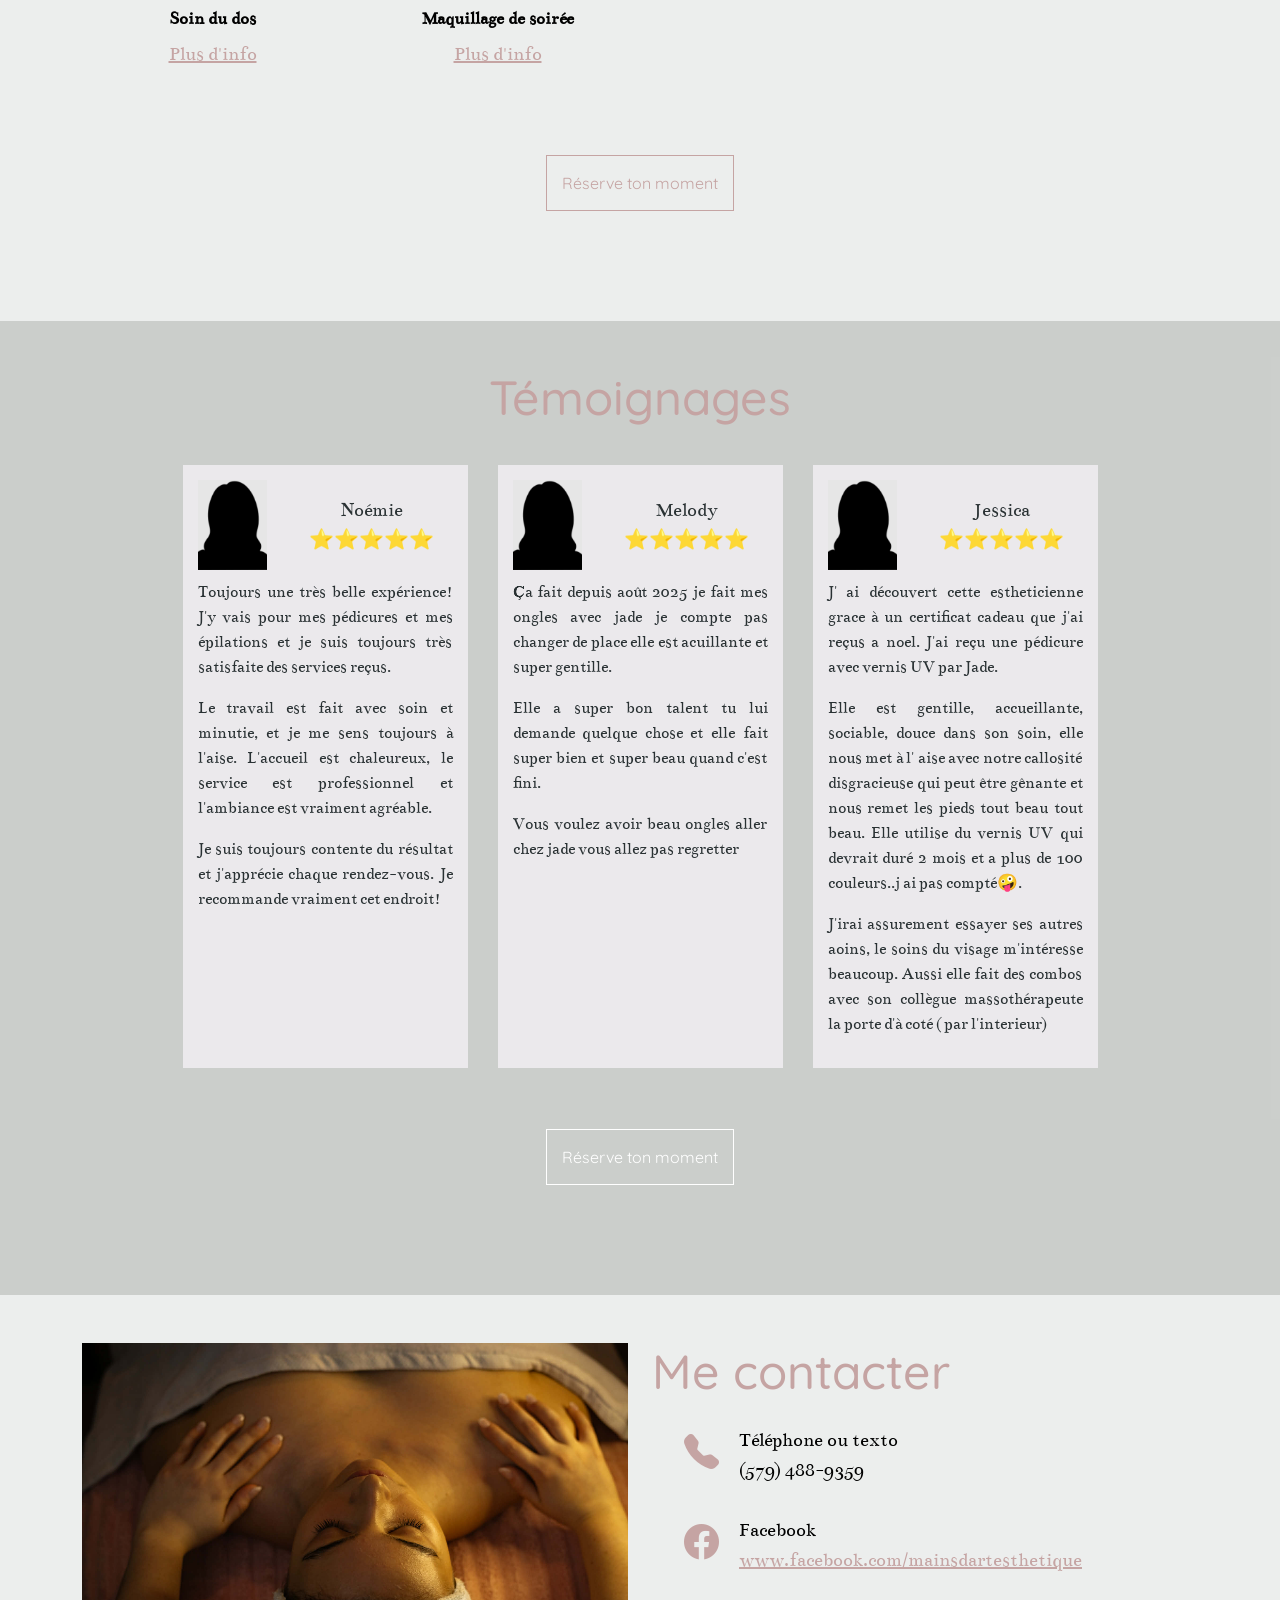
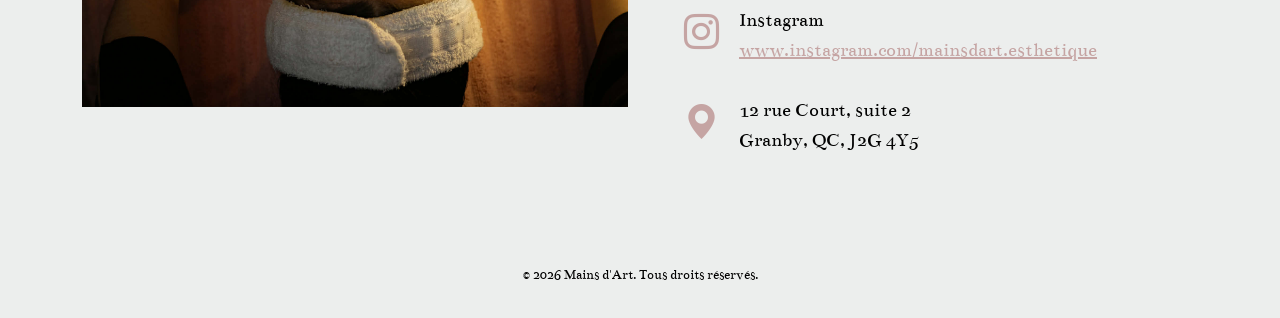
==== commit 0b14c008: "Arrangé boutons "Prendre rendez-vous"" ====
--- a/index.html
+++ b/index.html
@@ -113,7 +113,7 @@
       <p>&nbsp;</p>
       <h2 class="display-5">Soins esthétiques | Ongles | Épilation</h2>
       <p>&nbsp;</p>
-      <a href="#" class="btn btn-outline-light mt-3">Réserve ton moment</a>
+      <a href="#contact" class="btn btn-outline-light mt-3">Réserve ton moment</a>
       <p>&nbsp;</p>
       <p>&nbsp;</p>
       <p class="lead">Beauté. Détente. Expertise.</p>
@@ -196,7 +196,7 @@
         </div>
       </div>
       <p>&nbsp;</p>
-      <p class="text-center"><a href="#" class="btn btn-outline-primary">Réserve ton moment</a></p>
+      <p class="text-center"><a href="#contact" class="btn btn-outline-primary">Réserve ton moment</a></p>
       <p>&nbsp;</p>
     </div>
   </section>
@@ -237,7 +237,7 @@
         </div>
       </div>
       <p>&nbsp;</p>
-      <p class="text-center"><a href="#" class="btn btn-outline-primary">Réserve ton moment</a></p>
+      <p class="text-center"><a href="#contact" class="btn btn-outline-light">Réserve ton moment</a></p>
       <p>&nbsp;</p>
     </div>
   </section>
@@ -283,9 +283,10 @@
         <div class="col-md-6">
           <h2 class="mb-4">Me contacter</h2>
           <ul class="contact-info">
-            <li><i class="bi bi-facebook"></i><div>Page Facebook<br /><a href="https://www.facebook.com/mainsdartesthetique" target="_blank">www.facebook.com/mainsdartesthetique</a></div></li>
+            <li><i class="bi bi-telephone-fill"></i>Téléphone ou texto<br />(579) 488-9359</li>
+            <li><i class="bi bi-facebook"></i><div>Facebook<br /><a href="https://www.facebook.com/mainsdartesthetique" target="_blank">www.facebook.com/mainsdartesthetique</a></div></li>
+            <li><i class="bi bi-instagram"></i><div>Instagram<br /><a href="https://www.instagram.com/mainsdart.esthetique" target="_blank">www.instagram.com/mainsdart.esthetique</a></div></li>
             <!-- <li><i class="bi bi-calendar-week-fill"></i><div>Prise de rendez-vous en ligne<br /><a href="#" target="_blank">www.monsitereservation.com</a></div></li> -->
-            <li><i class="bi bi-telephone-fill"></i>Téléphone ou texto<br />(579) 488-9359</li>
             <li><i class="bi bi-geo-alt-fill"></i>12 rue Court, suite 2<br />Granby, QC, J2G 4Y5</li>
           </ul>
         </div>
@@ -293,10 +294,10 @@
     </div>
   </section>
 
-    <section id="temoignages" class="py-5 background-overlay">
+<!--     <section id="rendez-vous" class="py-5 background-overlay">
     <div class="container">
       <h2 class="mb-4">Demande de rendez-vous</h2>
-        <form action="mailto: j_bolduc@yahoo.com" method="post" enctype="text/plain">
+        <form action="mailto:j_bolduc@yahoo.com" method="post" enctype="text/plain">
           Nom complet:<br>
           <input type="text" name="Nom"><br>
           Téléphone:<br>
@@ -308,7 +309,7 @@
           <input type="submit" value="Envoyer">
         </form>      
     </div>
-  </section>
+  </section> -->
 
   <footer class="footer">
     <div class="container">&copy; 2026 Mains d'Art. Tous droits réservés.</div>
--- a/_css/site.css
+++ b/_css/site.css
@@ -83,24 +83,16 @@
       padding: 15px;
       font-family: 'Quicksand';
     }
-    .hero .btn-outline-light
+    .btn-outline-light
     {
       color: #ffffff;
       border-color: #ffffff;
     }
-    .hero .btn-outline-light:hover
+    .btn-outline-light:hover
     {
       color: #C5A4A3;
       border-color: #C5A4A3;
       background-color: transparent;
-    }
-    .btn-outline-light
-    {
-      color: #C5A4A3;
-      border-color: #C5A4A3;
-    }
-    .btn-outline-light:hover {
-      border-color: #C5A4A3;
     }
     .btn-outline-primary
     {
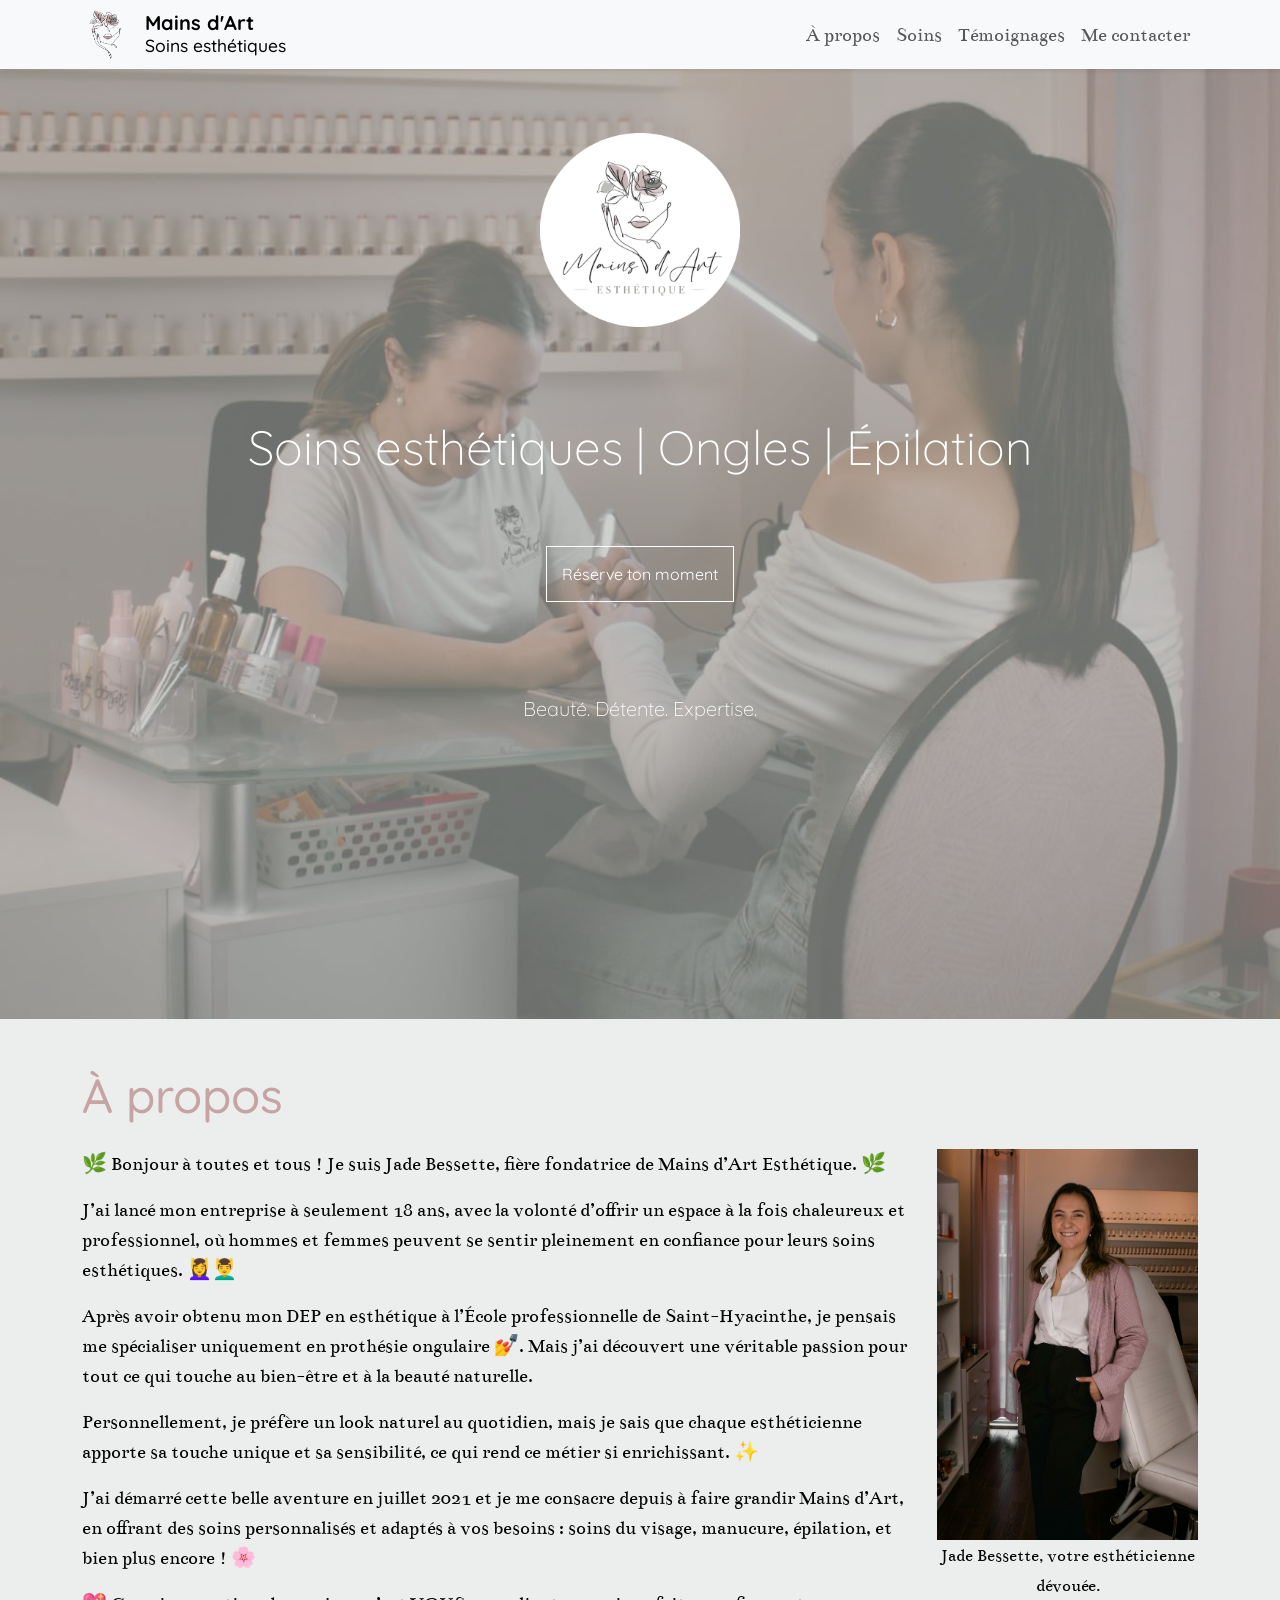
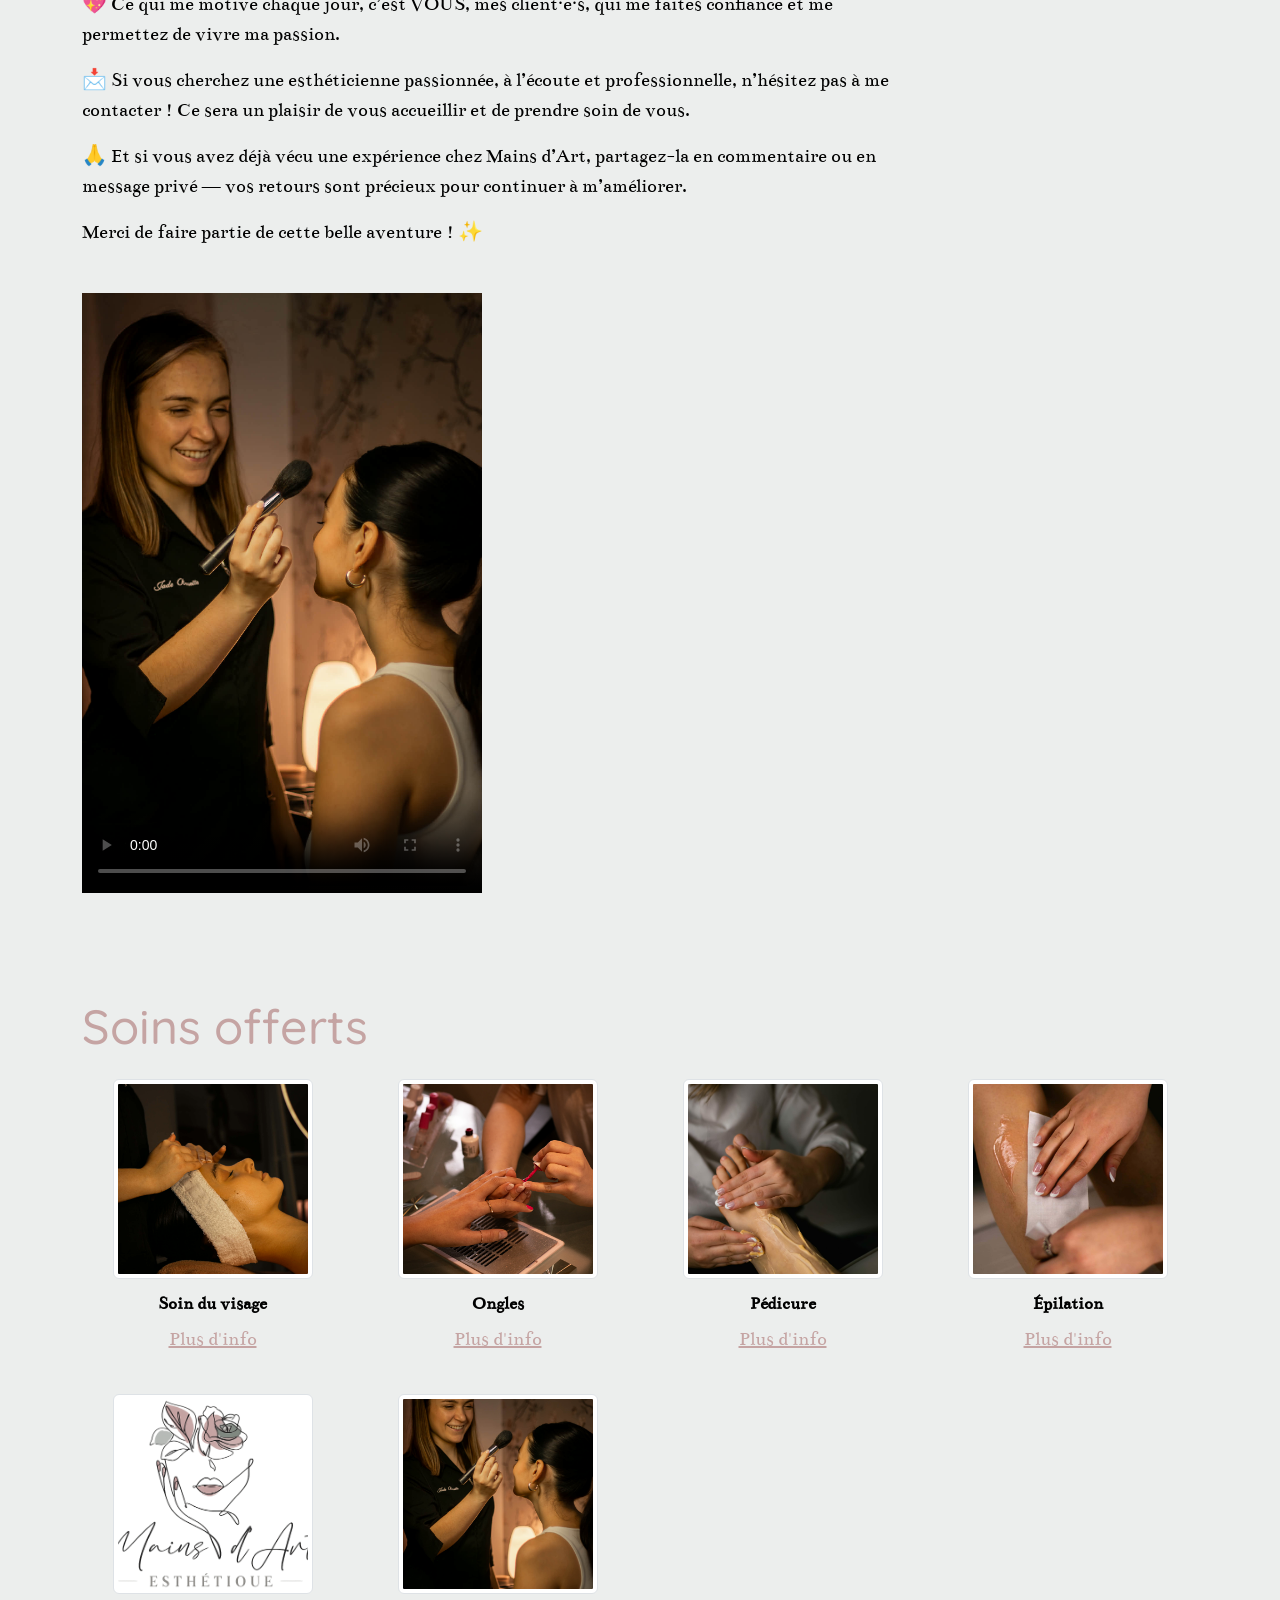
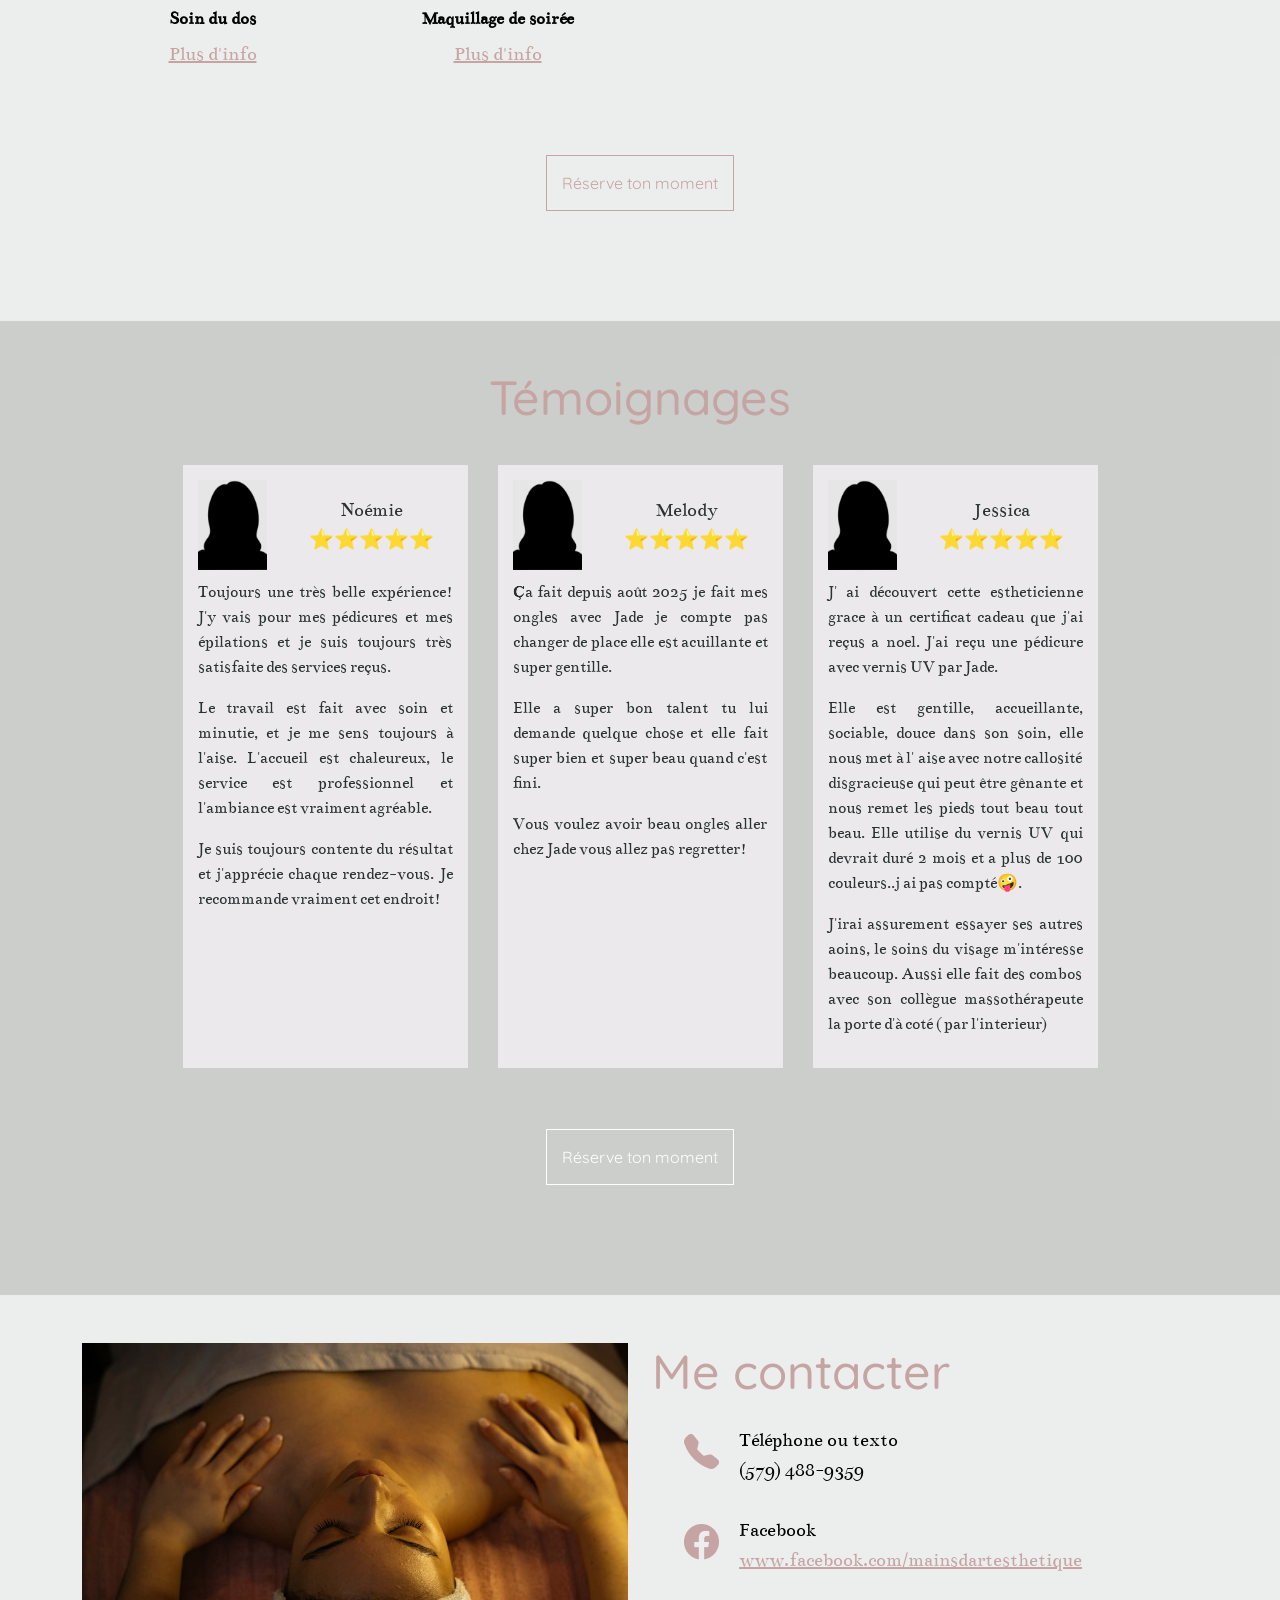
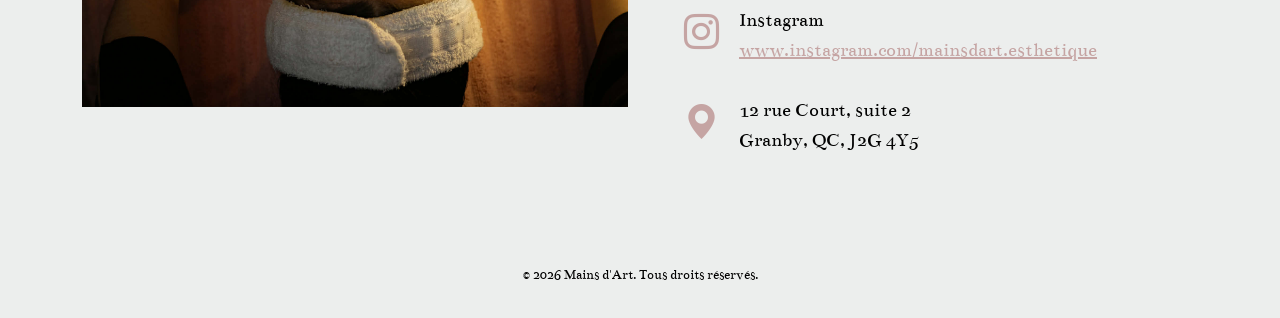
==== commit 56b64ce0: "Légères corrections témoignages" ====
--- a/index.html
+++ b/index.html
@@ -220,7 +220,7 @@
             <div class="col-8 align-self-center">Melody<br />⭐⭐⭐⭐⭐</div>
           </div>
           <div class="temoignage-text"> 
-            <p>Ça fait depuis août 2025 je fait mes ongles avec jade je compte pas changer de place elle est acuillante et super gentille.</p><p>Elle a super bon talent tu lui demande quelque chose et elle fait super bien et super beau quand c'est fini.</p><p>Vous voulez avoir beau ongles aller chez jade vous allez pas regretter</p>
+            <p>Ça fait depuis août 2025 je fait mes ongles avec Jade je compte pas changer de place elle est acuillante et super gentille.</p><p>Elle a super bon talent tu lui demande quelque chose et elle fait super bien et super beau quand c'est fini.</p><p>Vous voulez avoir beau ongles aller chez Jade vous allez pas regretter!</p>
           </div>
         </div>
         <div class="temoignage-container col-md-3">
